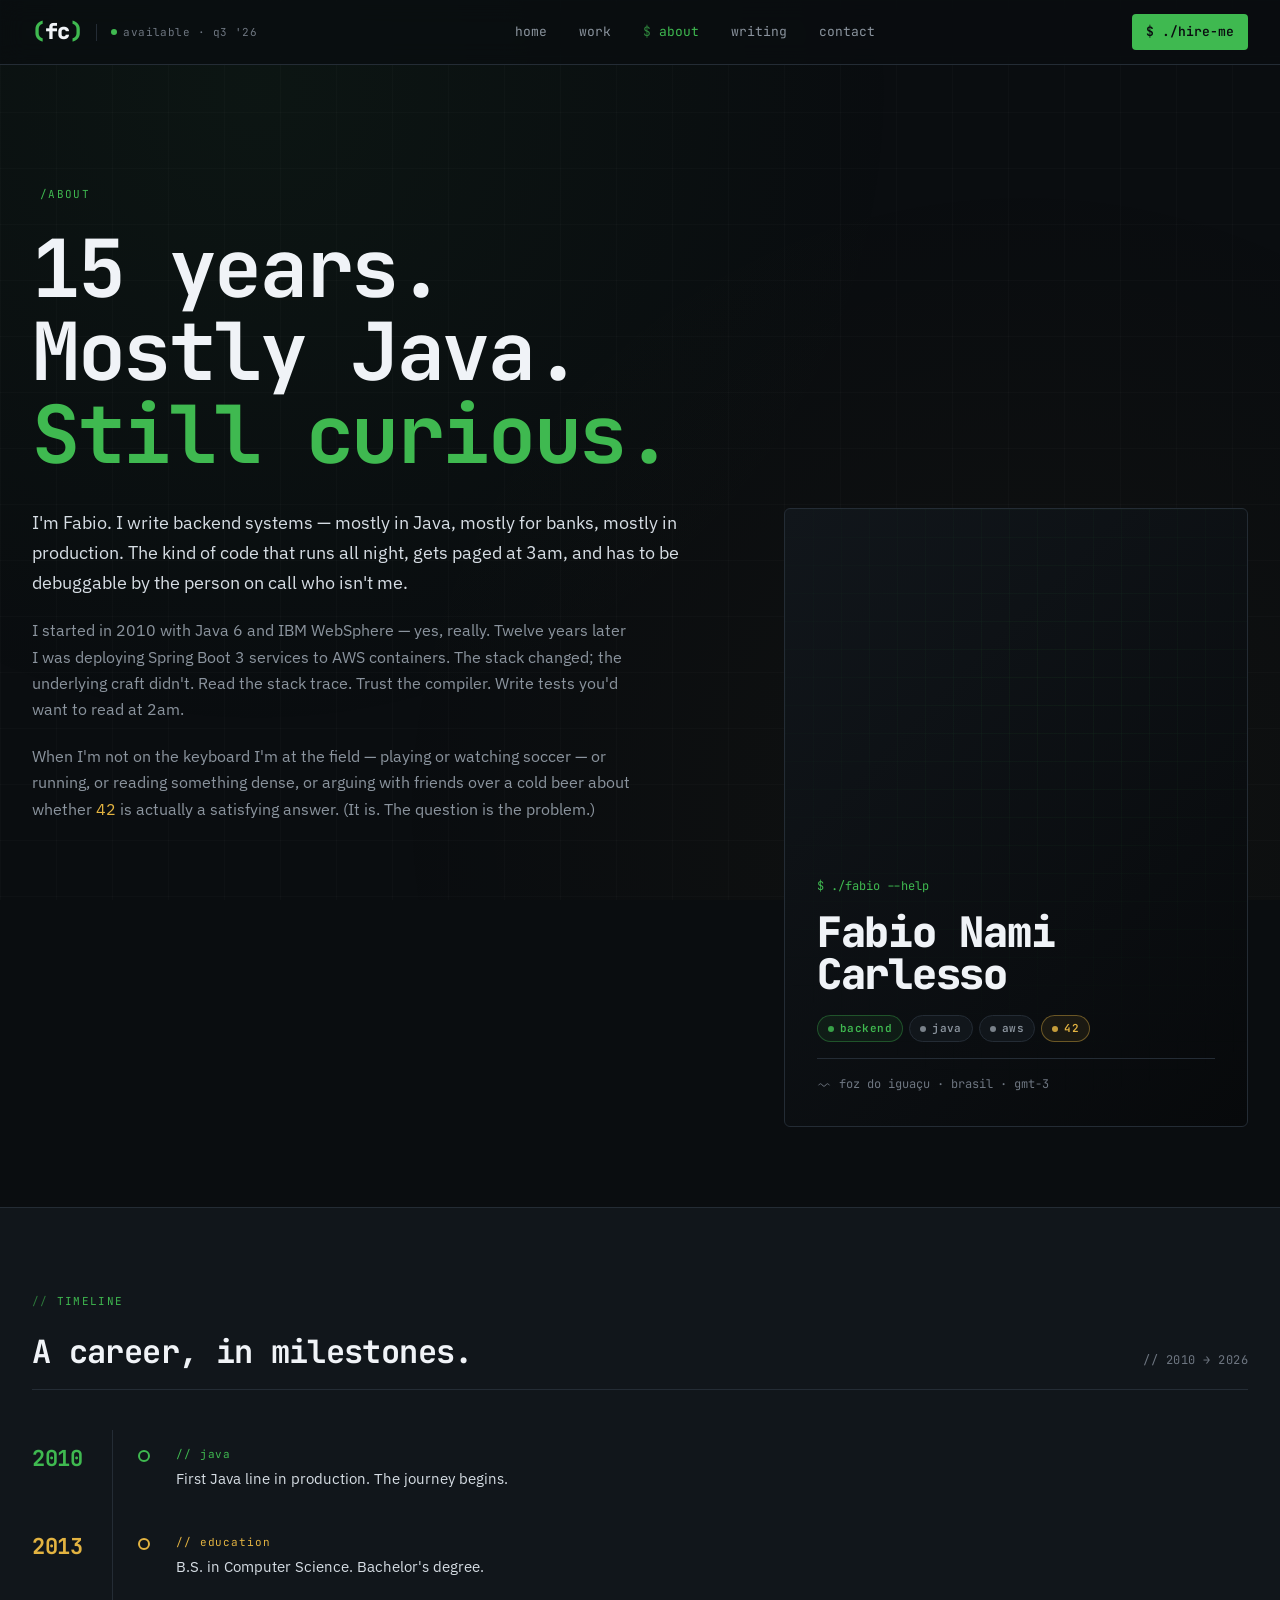
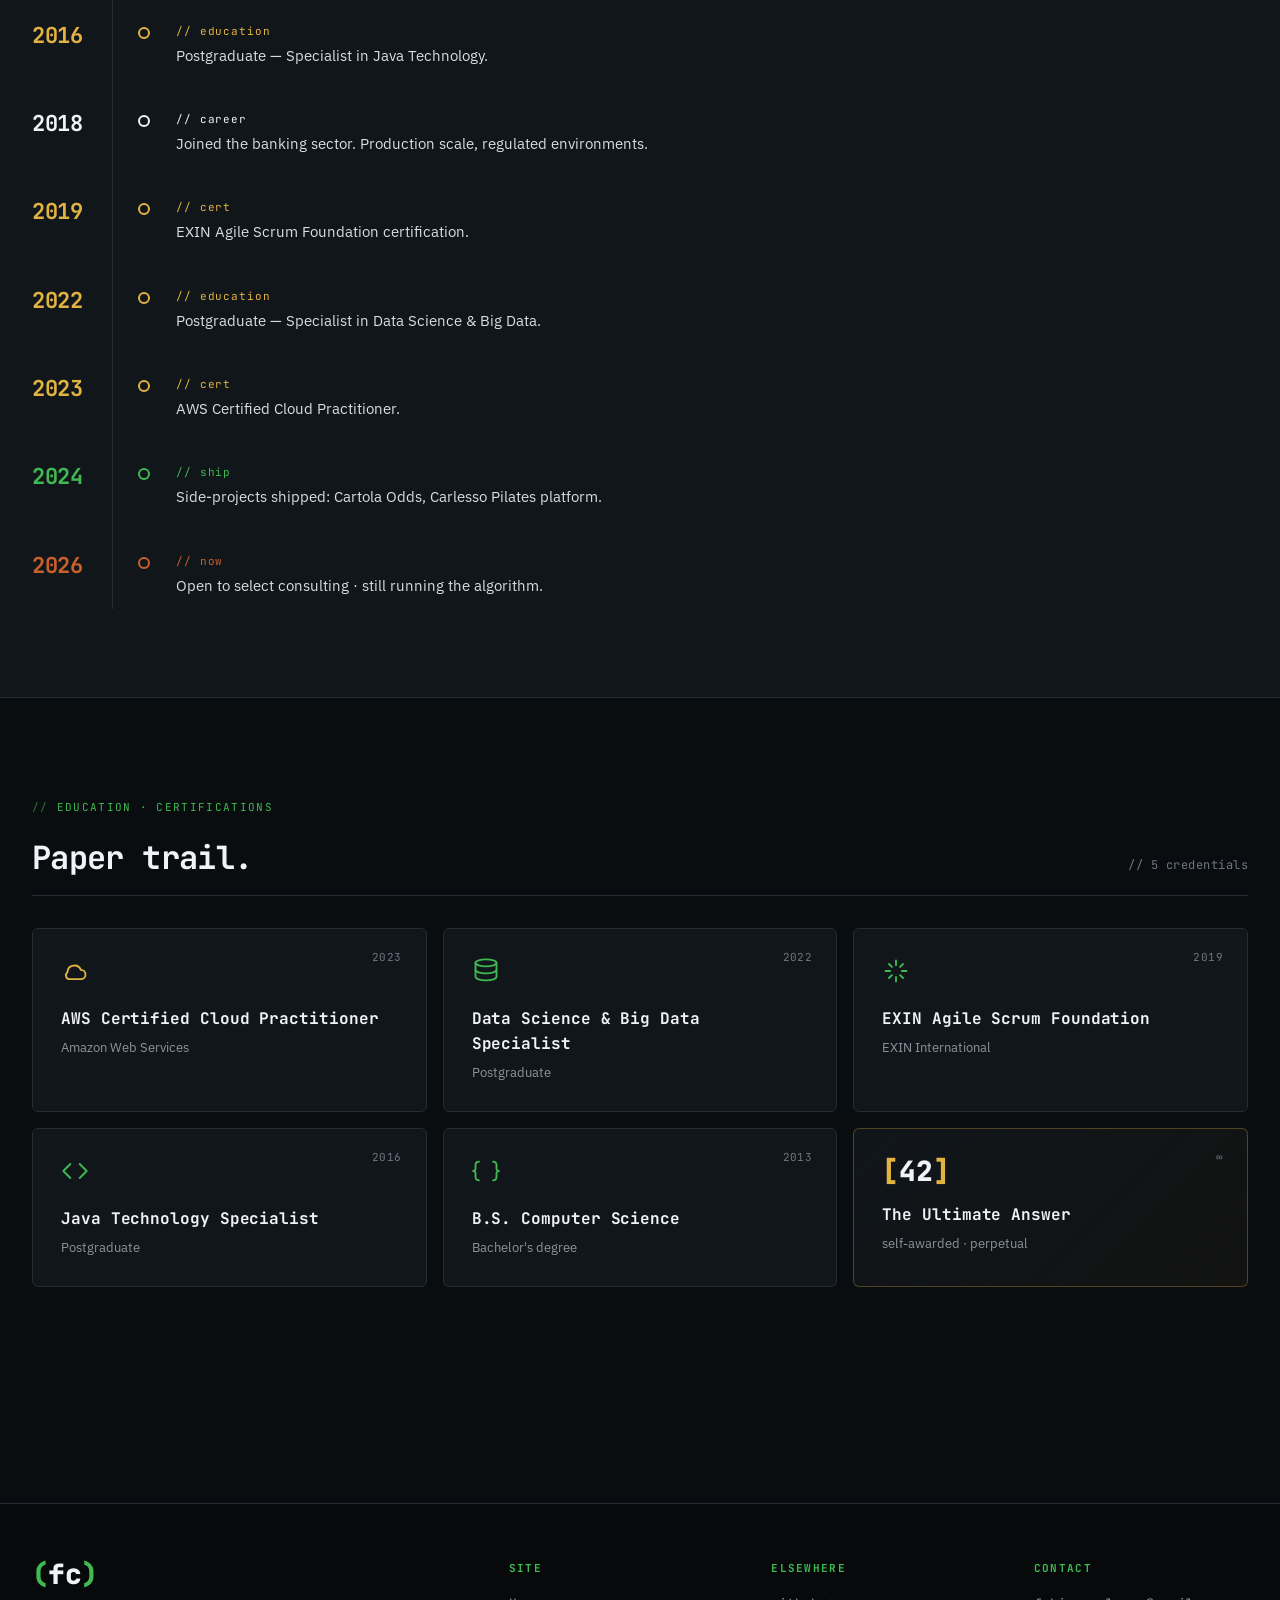
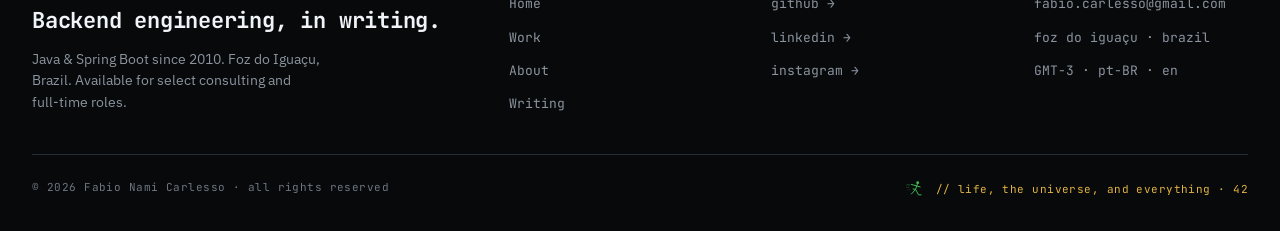
==== about.html @ 159b060c "feat: about page + timeline Adds about.html: long-form bio with portrait card, a color-coded career " ====
<!DOCTYPE html>
<html lang="en">
<head>
    <meta charset="UTF-8">
    <meta name="viewport" content="width=device-width, initial-scale=1.0">
    <title>About · Fabio Carlesso</title>
    <meta name="description" content="15 years. Mostly Java. Still curious. The story, timeline and credentials of backend engineer Fabio Carlesso.">
    <meta name="author" content="Fabio Carlesso">
    <meta name="theme-color" content="#0A0D10">

    <meta property="og:title" content="About · Fabio Carlesso">
    <meta property="og:description" content="15 years. Mostly Java. Still curious. The story, timeline and credentials.">
    <meta property="og:image" content="https://fabiocarlesso.com/assets/og-image.png">
    <meta property="og:url" content="https://fabiocarlesso.com/about.html">
    <meta property="og:type" content="website">
    <meta name="twitter:card" content="summary_large_image">

    <link rel="icon" type="image/svg+xml" href="assets/favicon.svg">
    <link rel="icon" type="image/x-icon" href="assets/favicon.ico">
    <link rel="apple-touch-icon" sizes="180x180" href="assets/apple-touch-icon.png">

    <link rel="preconnect" href="https://fonts.googleapis.com">
    <link rel="preconnect" href="https://fonts.gstatic.com" crossorigin>
    <link href="https://fonts.googleapis.com/css2?family=IBM+Plex+Sans:wght@300;400;500;600;700&family=IBM+Plex+Serif:ital,wght@0,400;1,400&family=JetBrains+Mono:wght@400;500;600;700;800&display=swap" rel="stylesheet">

    <link rel="stylesheet" href="css/tokens.css">
    <link rel="stylesheet" href="css/style.css">
    <script src="js/site.js" defer></script>
</head>
<body>
    <div class="site">
        <header class="topbar">
            <div class="topbar-inner">
                <a class="topbar-brand" href="index.html" aria-label="fc() — Fabio Carlesso, home">
                    <span class="logo-fc"><span class="paren">(</span>fc<span class="paren">)</span></span>
                    <span class="topbar-status"><span class="pulse"></span>available · q3 '26</span>
                </a>
                <button class="nav-toggle" aria-expanded="false" aria-controls="primary-nav">menu</button>
                <nav class="topbar-nav" id="primary-nav" aria-label="Primary">
                    <a href="index.html">home</a>
                    <a href="work.html">work</a>
                    <a class="active" href="about.html">about</a>
                    <a href="writing.html">writing</a>
                    <a href="contact.html">contact</a>
                </nav>
                <a class="topbar-cta" href="contact.html">$ ./hire-me</a>
            </div>
        </header>

        <main class="page">
            <!-- HERO -->
            <section style="padding:32px 0 80px">
                <div class="container">
                    <div class="kicker kicker--bare">/about</div>
                    <h1 class="h-display" style="font-size:80px;margin-bottom:32px">15 years.<br>Mostly Java.<br><span class="green">Still curious.</span></h1>
                    <div class="about-2col">
                        <div>
                            <p class="lede">I'm Fabio. I write backend systems — mostly in Java, mostly for banks, mostly in production. The kind of code that runs all night, gets paged at 3am, and has to be debuggable by the person on call who isn't me.</p>
                            <p>I started in 2010 with Java 6 and IBM WebSphere — yes, really. Twelve years later I was deploying Spring Boot 3 services to AWS containers. The stack changed; the underlying craft didn't. Read the stack trace. Trust the compiler. Write tests you'd want to read at 2am.</p>
                            <p>When I'm not on the keyboard I'm at the field — playing or watching soccer — or running, or reading something dense, or arguing with friends over a cold beer about whether <span class="amber">42</span> is actually a satisfying answer. (It is. The question is the problem.)</p>
                        </div>
                        <div class="about-portrait">
                            <div class="portrait-grid"></div>
                            <div class="portrait-content">
                                <div class="portrait-mono">$ ./fabio --help</div>
                                <h3 class="portrait-name">Fabio Nami<br>Carlesso</h3>
                                <div class="portrait-tags">
                                    <span class="bd bd-active">backend</span>
                                    <span class="bd bd-neutral">java</span>
                                    <span class="bd bd-neutral">aws</span>
                                    <span class="bd bd-warn">42</span>
                                </div>
                                <div class="portrait-loc">
                                    <svg viewBox="0 0 24 24" fill="none" stroke="var(--fc-text-low)" stroke-width="1.6" stroke-linecap="round" stroke-linejoin="round" width="14" height="14"><path d="M3 12c2-3 4-3 6 0s4 3 6 0 4-3 6 0"/></svg>
                                    <span>foz do iguaçu · brasil · gmt-3</span>
                                </div>
                            </div>
                        </div>
                    </div>
                </div>
            </section>

            <!-- TIMELINE -->
            <section class="timeline-section">
                <div class="container">
                    <div class="kicker">timeline</div>
                    <div class="section-head"><h2>A career, in milestones.</h2><span class="sub">// 2010 → 2026</span></div>
                    <div class="tl">
                        <div class="tl-line"></div>
                        <div class="tl-row"><div class="tl-year tag-java">2010</div><div class="tl-dot tag-java"></div><div class="tl-content"><span class="tl-tag tag-java">// java</span><p>First Java line in production. The journey begins.</p></div></div>
                        <div class="tl-row"><div class="tl-year tag-education">2013</div><div class="tl-dot tag-education"></div><div class="tl-content"><span class="tl-tag tag-education">// education</span><p>B.S. in Computer Science. Bachelor's degree.</p></div></div>
                        <div class="tl-row"><div class="tl-year tag-education">2016</div><div class="tl-dot tag-education"></div><div class="tl-content"><span class="tl-tag tag-education">// education</span><p>Postgraduate — Specialist in Java Technology.</p></div></div>
                        <div class="tl-row"><div class="tl-year tag-career">2018</div><div class="tl-dot tag-career"></div><div class="tl-content"><span class="tl-tag tag-career">// career</span><p>Joined the banking sector. Production scale, regulated environments.</p></div></div>
                        <div class="tl-row"><div class="tl-year tag-cert">2019</div><div class="tl-dot tag-cert"></div><div class="tl-content"><span class="tl-tag tag-cert">// cert</span><p>EXIN Agile Scrum Foundation certification.</p></div></div>
                        <div class="tl-row"><div class="tl-year tag-education">2022</div><div class="tl-dot tag-education"></div><div class="tl-content"><span class="tl-tag tag-education">// education</span><p>Postgraduate — Specialist in Data Science &amp; Big Data.</p></div></div>
                        <div class="tl-row"><div class="tl-year tag-cert">2023</div><div class="tl-dot tag-cert"></div><div class="tl-content"><span class="tl-tag tag-cert">// cert</span><p>AWS Certified Cloud Practitioner.</p></div></div>
                        <div class="tl-row"><div class="tl-year tag-ship">2024</div><div class="tl-dot tag-ship"></div><div class="tl-content"><span class="tl-tag tag-ship">// ship</span><p>Side-projects shipped: Cartola Odds, Carlesso Pilates platform.</p></div></div>
                        <div class="tl-row"><div class="tl-year tag-now">2026</div><div class="tl-dot tag-now"></div><div class="tl-content"><span class="tl-tag tag-now">// now</span><p>Open to select consulting · still running the algorithm.</p></div></div>
                    </div>
                </div>
            </section>

            <!-- CERTS GRID -->
            <section class="section-pad">
                <div class="container">
                    <div class="kicker">education · certifications</div>
                    <div class="section-head"><h2>Paper trail.</h2><span class="sub">// 5 credentials</span></div>
                    <div class="certs">
                        <div class="cert">
                            <div class="cert-year">2023</div>
                            <svg viewBox="0 0 24 24" fill="none" stroke="var(--fc-amber)" stroke-width="1.6" stroke-linecap="round" stroke-linejoin="round" width="28" height="28"><path d="M17 19a4 4 0 0 0 0-8 6 6 0 0 0-11.5 2A3.5 3.5 0 0 0 6.5 19z"/></svg>
                            <h4>AWS Certified Cloud Practitioner</h4><p>Amazon Web Services</p>
                        </div>
                        <div class="cert">
                            <div class="cert-year">2022</div>
                            <svg viewBox="0 0 24 24" fill="none" stroke="var(--fc-green)" stroke-width="1.6" stroke-linecap="round" stroke-linejoin="round" width="28" height="28"><ellipse cx="12" cy="5" rx="9" ry="3"/><path d="M3 5v6c0 1.7 4 3 9 3s9-1.3 9-3V5"/><path d="M3 11v6c0 1.7 4 3 9 3s9-1.3 9-3v-6"/></svg>
                            <h4>Data Science &amp; Big Data Specialist</h4><p>Postgraduate</p>
                        </div>
                        <div class="cert">
                            <div class="cert-year">2019</div>
                            <svg viewBox="0 0 24 24" fill="none" stroke="var(--fc-green)" stroke-width="1.6" stroke-linecap="round" stroke-linejoin="round" width="28" height="28"><path d="M12 3v4M12 17v4M3 12h4M17 12h4M6 6l2.5 2.5M15.5 15.5L18 18M6 18l2.5-2.5M15.5 8.5L18 6"/></svg>
                            <h4>EXIN Agile Scrum Foundation</h4><p>EXIN International</p>
                        </div>
                        <div class="cert">
                            <div class="cert-year">2016</div>
                            <svg viewBox="0 0 24 24" fill="none" stroke="var(--fc-green)" stroke-width="1.6" stroke-linecap="round" stroke-linejoin="round" width="28" height="28"><polyline points="8 6 2 12 8 18"/><polyline points="16 6 22 12 16 18"/></svg>
                            <h4>Java Technology Specialist</h4><p>Postgraduate</p>
                        </div>
                        <div class="cert">
                            <div class="cert-year">2013</div>
                            <svg viewBox="0 0 24 24" fill="none" stroke="var(--fc-green)" stroke-width="1.6" stroke-linecap="round" stroke-linejoin="round" width="28" height="28"><path d="M6 4c-2 0-3 1-3 3v3c0 1-1 2-2 2 1 0 2 1 2 2v3c0 2 1 3 3 3"/><path d="M18 4c2 0 3 1 3 3v3c0 1 1 2 2 2-1 0-2 1-2 2v3c0 2-1 3-3 3"/></svg>
                            <h4>B.S. Computer Science</h4><p>Bachelor's degree</p>
                        </div>
                        <div class="cert cert--easter">
                            <div class="cert-year">∞</div>
                            <span class="mono" style="font-weight:800;font-size:28px;line-height:1;display:inline-block"><span class="amber">[</span><span style="color:var(--fc-text-hi)">42</span><span class="amber">]</span></span>
                            <h4>The Ultimate Answer</h4><p>self-awarded · perpetual</p>
                        </div>
                    </div>
                </div>
            </section>
        </main>

        <footer class="footer">
            <div class="footer-inner">
                <div class="footer-grid">
                    <div class="footer-brand">
                        <span class="logo-fc"><span class="paren">(</span>fc<span class="paren">)</span></span>
                        <h3>Backend engineering, in writing.</h3>
                        <p>Java &amp; Spring Boot since 2010. Foz do Iguaçu, Brazil. Available for select consulting and full-time roles.</p>
                    </div>
                    <div class="footer-col"><h4>Site</h4><ul><li><a href="index.html">Home</a></li><li><a href="work.html">Work</a></li><li><a href="about.html">About</a></li><li><a href="writing.html">Writing</a></li></ul></div>
                    <div class="footer-col"><h4>Elsewhere</h4><ul><li><a href="https://github.com/FabioCarlesso" target="_blank" rel="noreferrer">github →</a></li><li><a href="https://www.linkedin.com/in/fabio-carlesso/" target="_blank" rel="noreferrer">linkedin →</a></li><li><a href="https://www.instagram.com/fabio.carlesso/" target="_blank" rel="noreferrer">instagram →</a></li></ul></div>
                    <div class="footer-col"><h4>Contact</h4><ul><li><a href="mailto:fabio.carlesso@gmail.com">fabio.carlesso@gmail.com</a></li><li><a>foz do iguaçu · brazil</a></li><li><a>GMT-3 · pt-BR · en</a></li></ul></div>
                </div>
                <div class="footer-bottom">
                    <div>© 2026 Fabio Nami Carlesso · all rights reserved</div>
                    <div class="easter">
                        <svg viewBox="0 0 48 48" width="20" height="20" aria-hidden="true"><circle cx="28" cy="9" r="3.5" fill="var(--fc-green)"/><path d="M27 13 L23 25 L17 24" stroke="var(--fc-green)" stroke-width="2.4" fill="none" stroke-linecap="round"/><path d="M23 16 L34 19" stroke="var(--fc-green)" stroke-width="2.4" fill="none" stroke-linecap="round"/><path d="M23 16 L13 13" stroke="var(--fc-green)" stroke-width="2.4" fill="none" stroke-linecap="round"/><path d="M23 25 L30 38 L36 38" stroke="var(--fc-green)" stroke-width="2.4" fill="none" stroke-linecap="round"/><path d="M23 25 L13 36" stroke="var(--fc-green)" stroke-width="2.4" fill="none" stroke-linecap="round"/><line x1="2" y1="14" x2="9" y2="14" stroke="var(--fc-green)" stroke-width="1.6" stroke-linecap="round" opacity="0.6"/><line x1="0" y1="20" x2="8" y2="20" stroke="var(--fc-green)" stroke-width="1.6" stroke-linecap="round" opacity="0.4"/><line x1="3" y1="26" x2="9" y2="26" stroke="var(--fc-green)" stroke-width="1.6" stroke-linecap="round" opacity="0.25"/></svg>
                        <span>// life, the universe, and everything · 42</span>
                    </div>
                </div>
            </div>
        </footer>
    </div>
</body>
</html>
---- css/tokens.css ----
/* ============================================================
   FABIO CARLESSO — DESIGN TOKENS v1.0
   Dark-first sistema técnico com personalidade
   ============================================================ */

:root {
  /* —— Core palette ——————————————————————————————— */
  --fc-ink:        #0a0d10;   /* obsidian — backgrounds primários */
  --fc-ink-2:      #11161b;   /* surface elevation 1 */
  --fc-ink-3:      #1a2128;   /* surface elevation 2 */
  --fc-ink-4:      #242c35;   /* borders / dividers em dark */

  --fc-paper:      #f5f1ea;   /* off-white quente — light surfaces */
  --fc-paper-2:    #ebe6dc;   /* paper elevation */
  --fc-paper-3:    #ddd5c6;   /* borders em light */

  --fc-bone:       #fafaf7;   /* near-white para máximo contraste */

  /* —— Accents ——————————————————————————————————— */
  --fc-green:      #3fb950;   /* terminal green — accent primário */
  --fc-green-soft: #2ea043;
  --fc-green-glow: rgba(63, 185, 80, 0.18);

  --fc-amber:      #e3b341;   /* 42 / easter eggs / highlights */
  --fc-amber-soft: #d29922;

  --fc-rust:       #c8602a;   /* secundário quente raro */
  --fc-rust-soft:  #a04d20;

  /* —— Text ————————————————————————————————————— */
  --fc-text-hi:    #f0f3f7;
  --fc-text:       #d6dde4;
  --fc-text-mid:   #8b949e;
  --fc-text-low:   #6e7681;
  --fc-text-faint: #484f58;

  /* Light context */
  --fc-text-ink-hi:  #0a0d10;
  --fc-text-ink:     #2a3038;
  --fc-text-ink-mid: #5a6470;
  --fc-text-ink-low: #8a929c;

  /* —— Type ————————————————————————————————————— */
  --fc-font-display: "JetBrains Mono", ui-monospace, monospace;
  --fc-font-mono:    "JetBrains Mono", ui-monospace, monospace;
  --fc-font-body:    "IBM Plex Sans", system-ui, sans-serif;
  --fc-font-serif:   "IBM Plex Serif", Georgia, serif;

  /* —— Scale ————————————————————————————————————— */
  --fc-size-xs:   12px;
  --fc-size-sm:   13px;
  --fc-size-base: 15px;
  --fc-size-md:   17px;
  --fc-size-lg:   20px;
  --fc-size-xl:   28px;
  --fc-size-2xl:  40px;
  --fc-size-3xl:  60px;
  --fc-size-4xl:  92px;
  --fc-size-5xl:  140px;

  /* —— Spacing ————————————————————————————————— */
  --fc-s-1: 4px;
  --fc-s-2: 8px;
  --fc-s-3: 12px;
  --fc-s-4: 16px;
  --fc-s-5: 24px;
  --fc-s-6: 32px;
  --fc-s-7: 48px;
  --fc-s-8: 64px;
  --fc-s-9: 96px;
  --fc-s-10: 128px;

  /* —— Radii ————————————————————————————————————— */
  --fc-r-0: 0;
  --fc-r-1: 2px;
  --fc-r-2: 4px;
  --fc-r-3: 6px;
  --fc-r-4: 8px;
  --fc-r-pill: 999px;

  /* —— Borders ————————————————————————————————— */
  --fc-border-dark:  1px solid var(--fc-ink-4);
  --fc-border-light: 1px solid var(--fc-paper-3);

  /* —— Grid ————————————————————————————————————— */
  --fc-container: 1280px;
  --fc-gutter: 32px;
}
---- css/style.css ----
/* ============================================================
   FABIO CARLESSO — (fc) design system · site styles
   Ported from handoff/design-references to static multi-page HTML.
   Tokens are the contract — every value below is var(--fc-*).
   ============================================================ */

/* —— Reset ————————————————————————————————————————— */
* { box-sizing: border-box; margin: 0; padding: 0; }

html, body {
  background: var(--fc-ink);
  color: var(--fc-text);
  font-family: var(--fc-font-body);
  font-size: var(--fc-size-base);
  line-height: 1.55;
  -webkit-font-smoothing: antialiased;
  scroll-behavior: smooth;
}

::selection { background: var(--fc-green); color: var(--fc-ink); }

a { color: inherit; text-decoration: none; cursor: pointer; }

img { max-width: 100%; display: block; }

button { font-family: inherit; }

:focus-visible {
  outline: 2px solid var(--fc-green);
  outline-offset: 2px;
  border-radius: var(--fc-r-1);
}

/* —— Background — subtle grid + glow ——————————————— */
body::before {
  content: "";
  position: fixed;
  inset: 0;
  background-image:
    linear-gradient(rgba(255, 255, 255, 0.018) 1px, transparent 1px),
    linear-gradient(90deg, rgba(255, 255, 255, 0.018) 1px, transparent 1px);
  background-size: 56px 56px;
  pointer-events: none;
  z-index: 0;
}
body::after {
  content: "";
  position: fixed;
  inset: 0;
  background:
    radial-gradient(circle at 20% 10%, rgba(63, 185, 80, 0.05), transparent 50%),
    radial-gradient(circle at 80% 90%, rgba(227, 179, 65, 0.03), transparent 50%);
  pointer-events: none;
  z-index: 0;
}

/* —— Layout shell —————————————————————————————————— */
.site {
  position: relative;
  z-index: 1;
  min-height: 100vh;
  display: flex;
  flex-direction: column;
}

.container {
  max-width: var(--fc-container);
  margin: 0 auto;
  padding: 0 var(--fc-gutter);
  width: 100%;
}
.container--tight { max-width: 980px; }

.page {
  animation: fadeUp 0.4s ease-out;
  padding: 80px 0 120px;
}
@keyframes fadeUp {
  from { opacity: 0; transform: translateY(12px); }
  to   { opacity: 1; transform: translateY(0); }
}

/* —— Brand mark: (fc) ——————————————————————————————— */
.logo-fc {
  font-family: var(--fc-font-mono);
  font-weight: 800;
  letter-spacing: -0.02em;
  color: var(--fc-text-hi);
  line-height: 1;
  white-space: nowrap;
}
.logo-fc .paren { color: var(--fc-green); }

/* —— Generic utilities ————————————————————————————— */
.mono  { font-family: var(--fc-font-mono); }
.green { color: var(--fc-green); }
.amber { color: var(--fc-amber); }
.muted { color: var(--fc-text-mid); }
.faint { color: var(--fc-text-low); }
.row { display: flex; align-items: center; gap: 12px; }
.col { display: flex; flex-direction: column; }
.visually-hidden {
  position: absolute; width: 1px; height: 1px;
  padding: 0; margin: -1px; overflow: hidden;
  clip: rect(0, 0, 0, 0); white-space: nowrap; border: 0;
}

/* —— Common section bits ——————————————————————————— */
.kicker {
  display: inline-flex;
  align-items: center;
  gap: 8px;
  font-family: var(--fc-font-mono);
  font-size: 11px;
  letter-spacing: 0.12em;
  text-transform: uppercase;
  color: var(--fc-green);
  margin-bottom: 24px;
}
.kicker::before { content: "//"; opacity: 0.6; }
.kicker--bare::before { content: ""; }

.section-head {
  display: flex;
  justify-content: space-between;
  align-items: flex-end;
  margin-bottom: 32px;
  padding-bottom: 20px;
  border-bottom: 1px solid var(--fc-ink-4);
  gap: 24px;
}
.section-head h2 {
  font-family: var(--fc-font-mono);
  font-size: 32px;
  font-weight: 700;
  color: var(--fc-text-hi);
  letter-spacing: -0.02em;
  line-height: 1.1;
}
.section-head .sub {
  font-family: var(--fc-font-mono);
  font-size: 12px;
  color: var(--fc-text-low);
  letter-spacing: 0.04em;
}

.h-display {
  font-family: var(--fc-font-mono);
  font-weight: 700;
  letter-spacing: -0.03em;
  line-height: 1.04;
  color: var(--fc-text-hi);
}

/* ============================================================
   TOP BAR
   ============================================================ */
.topbar {
  position: sticky;
  top: 0;
  z-index: 50;
  backdrop-filter: blur(12px);
  -webkit-backdrop-filter: blur(12px);
  background: rgba(10, 13, 16, 0.78);
  border-bottom: 1px solid var(--fc-ink-4);
}
.topbar-inner {
  max-width: var(--fc-container);
  margin: 0 auto;
  padding: 14px var(--fc-gutter);
  display: flex;
  align-items: center;
  justify-content: space-between;
  gap: 32px;
}
.topbar-brand {
  display: flex;
  align-items: center;
  gap: 14px;
}
.topbar-brand .logo-fc { font-size: 22px; }
.topbar-status {
  font-family: var(--fc-font-mono);
  font-size: 11px;
  color: var(--fc-text-low);
  letter-spacing: 0.04em;
  padding-left: 14px;
  border-left: 1px solid var(--fc-ink-4);
  display: flex;
  align-items: center;
  gap: 6px;
}
.pulse {
  width: 6px; height: 6px;
  border-radius: var(--fc-r-pill);
  background: var(--fc-green);
  box-shadow: 0 0 0 0 rgba(63, 185, 80, 0.6);
  animation: pulse 2.2s ease-out infinite;
}
@keyframes pulse {
  0%   { box-shadow: 0 0 0 0 rgba(63, 185, 80, 0.6); }
  60%  { box-shadow: 0 0 0 10px rgba(63, 185, 80, 0); }
  100% { box-shadow: 0 0 0 0 rgba(63, 185, 80, 0); }
}
.topbar-nav { display: flex; gap: 4px; align-items: center; }
.topbar-nav a {
  font-family: var(--fc-font-mono);
  font-size: 13px;
  color: var(--fc-text-mid);
  padding: 8px 14px;
  border-radius: var(--fc-r-2);
  transition: all 0.15s ease;
}
.topbar-nav a:hover { color: var(--fc-text-hi); background: var(--fc-ink-3); }
.topbar-nav a.active { color: var(--fc-green); }
.topbar-nav a.active::before { content: "$ "; opacity: 0.7; }
.topbar-cta {
  font-family: var(--fc-font-mono);
  font-size: 13px;
  font-weight: 600;
  color: var(--fc-ink);
  background: var(--fc-green);
  padding: 8px 14px;
  border-radius: var(--fc-r-2);
  cursor: pointer;
  transition: background 0.15s ease;
  border: none;
}
.topbar-cta:hover { background: var(--fc-green-soft); }
.nav-toggle { display: none; }

/* ============================================================
   FOOTER
   ============================================================ */
.footer {
  margin-top: auto;
  border-top: 1px solid var(--fc-ink-4);
  background: #07090b;
}
.footer-inner {
  max-width: var(--fc-container);
  margin: 0 auto;
  padding: 56px var(--fc-gutter) 32px;
}
.footer-grid {
  display: grid;
  grid-template-columns: 2fr 1fr 1fr 1fr;
  gap: 48px;
  padding-bottom: 40px;
  border-bottom: 1px solid var(--fc-ink-4);
}
.footer-brand .logo-fc { font-size: 28px; }
.footer-brand h3 {
  font-family: var(--fc-font-mono);
  font-size: 22px;
  font-weight: 700;
  color: var(--fc-text-hi);
  margin: 14px 0 10px;
  letter-spacing: -0.01em;
}
.footer-brand p { font-size: 14px; color: var(--fc-text-mid); max-width: 36ch; }
.footer-col h4 {
  font-family: var(--fc-font-mono);
  font-size: 11px;
  letter-spacing: 0.12em;
  text-transform: uppercase;
  color: var(--fc-green);
  margin-bottom: 14px;
}
.footer-col ul { list-style: none; display: flex; flex-direction: column; gap: 10px; }
.footer-col li a {
  font-family: var(--fc-font-mono);
  font-size: 13px;
  color: var(--fc-text-mid);
  transition: color 0.15s ease;
}
.footer-col li a:hover { color: var(--fc-green); }
.footer-bottom {
  padding-top: 24px;
  display: flex;
  justify-content: space-between;
  gap: 16px;
  flex-wrap: wrap;
  font-family: var(--fc-font-mono);
  font-size: 11px;
  color: var(--fc-text-low);
  letter-spacing: 0.04em;
}
.footer-bottom .easter { display: flex; align-items: center; gap: 10px; }
.footer-bottom .easter span { color: var(--fc-amber); }

/* ============================================================
   BUTTONS
   ============================================================ */
.btn {
  display: inline-flex;
  align-items: center;
  gap: 8px;
  font-family: var(--fc-font-body);
  font-weight: 600;
  font-size: 14px;
  line-height: 1;
  padding: 12px 18px;
  border-radius: var(--fc-r-2);
  border: 1px solid transparent;
  cursor: pointer;
  transition: all 0.15s ease;
  letter-spacing: -0.005em;
}
.btn svg { width: 1em; height: 1em; }
.btn-mono { font-family: var(--fc-font-mono); font-weight: 600; letter-spacing: 0; }
.btn-sm { padding: 8px 12px; font-size: 13px; }
.btn-lg { padding: 16px 24px; font-size: 15px; }
.btn-primary { background: var(--fc-green); color: var(--fc-ink); border-color: var(--fc-green); }
.btn-primary:hover { background: var(--fc-green-soft); }
.btn-secondary { background: var(--fc-ink-3); color: var(--fc-text-hi); border-color: var(--fc-ink-4); }
.btn-secondary:hover { background: var(--fc-ink-4); }
.btn-ghost { background: transparent; color: var(--fc-text); border-color: var(--fc-ink-4); }
.btn-ghost:hover { color: var(--fc-green); border-color: var(--fc-green); }
.btn-terminal {
  background: var(--fc-ink);
  color: var(--fc-green);
  border-color: var(--fc-green);
  font-family: var(--fc-font-mono);
  font-weight: 600;
}
.btn-terminal::before { content: "> "; opacity: 0.7; }
.btn-terminal:hover { background: var(--fc-green-glow); }
.btn-danger { background: var(--fc-rust); color: var(--fc-bone); border-color: var(--fc-rust); }

/* ============================================================
   BADGES
   ============================================================ */
.bd {
  display: inline-flex;
  align-items: center;
  gap: 6px;
  padding: 4px 10px;
  border-radius: var(--fc-r-pill);
  font-family: var(--fc-font-mono);
  font-size: 11px;
  font-weight: 600;
  letter-spacing: 0.04em;
  border: 1px solid;
}
.bd::before {
  content: "";
  width: 6px; height: 6px; border-radius: var(--fc-r-pill);
  background: currentColor;
  opacity: 0.85;
}
.bd-neutral { color: var(--fc-text-mid); border-color: var(--fc-ink-4); background: var(--fc-ink-2); }
.bd-active  { color: var(--fc-green); border-color: rgba(63, 185, 80, 0.35); background: rgba(63, 185, 80, 0.08); }
.bd-warn    { color: var(--fc-amber); border-color: rgba(227, 179, 65, 0.4); background: rgba(227, 179, 65, 0.08); }
.bd-error   { color: var(--fc-rust); border-color: rgba(200, 96, 42, 0.4); background: rgba(200, 96, 42, 0.08); }

/* ============================================================
   STAT BLOCK
   ============================================================ */
.statb { padding: 24px 0; display: flex; flex-direction: column; gap: 4px; }
.statb-num {
  font-family: var(--fc-font-mono);
  font-weight: 800;
  font-size: 44px;
  letter-spacing: -0.04em;
  line-height: 1;
  color: var(--fc-text-hi);
}
.statb-num.amber { color: var(--fc-amber); }
.statb-lab {
  font-family: var(--fc-font-mono);
  font-size: 11px;
  color: var(--fc-text-low);
  letter-spacing: 0.08em;
  text-transform: uppercase;
}

/* ============================================================
   PROJECT CARD
   ============================================================ */
.proj {
  display: block;
  padding: 28px;
  background: var(--fc-ink-2);
  border: 1px solid var(--fc-ink-4);
  border-radius: var(--fc-r-3);
  transition: all 0.2s ease;
  position: relative;
  overflow: hidden;
}
.proj:hover { border-color: var(--fc-green); transform: translateY(-2px); }
.proj:hover .proj-arrow { transform: translate(4px, -4px); color: var(--fc-green); }
.proj-head { display: flex; justify-content: space-between; align-items: flex-start; margin-bottom: 18px; }
.proj-name {
  font-family: var(--fc-font-mono);
  font-size: 20px;
  font-weight: 700;
  color: var(--fc-text-hi);
  display: flex;
  align-items: center;
  gap: 10px;
}
.proj-name .glyph { font-size: 18px; }
.proj-arrow { color: var(--fc-text-low); transition: all 0.2s ease; display: inline-flex; }
.proj-desc {
  font-size: 14px;
  color: var(--fc-text-mid);
  line-height: 1.55;
  margin-bottom: 18px;
  min-height: 44px;
}
.proj-tags { display: flex; flex-wrap: wrap; gap: 6px; }
.proj-meta-row {
  display: flex;
  justify-content: space-between;
  margin-top: 18px;
  padding-top: 16px;
  border-top: 1px dashed var(--fc-ink-4);
  font-family: var(--fc-font-mono);
  font-size: 11px;
  color: var(--fc-text-low);
}
.proj-status.live    { color: var(--fc-green); }
.proj-status.study   { color: var(--fc-amber); }
.proj-status.archived { color: var(--fc-text-low); }

/* ============================================================
   TERMINAL CARD (home hero)
   ============================================================ */
.term-card {
  background: #07090b;
  border: 1px solid var(--fc-ink-4);
  border-radius: var(--fc-r-4);
  overflow: hidden;
  font-family: var(--fc-font-mono);
  box-shadow:
    0 30px 80px rgba(0, 0, 0, 0.5),
    0 0 0 1px rgba(63, 185, 80, 0.08) inset;
  min-height: 360px;
}
.term-card-bar {
  display: flex; align-items: center; gap: 6px;
  padding: 12px 16px;
  background: var(--fc-ink-2);
  border-bottom: 1px solid var(--fc-ink-4);
}
.dot { width: 11px; height: 11px; border-radius: var(--fc-r-pill); }
.dot-r { background: var(--fc-rust); }
.dot-y { background: var(--fc-amber); }
.dot-g { background: var(--fc-green); }
.term-title { margin-left: 14px; font-size: 11px; color: var(--fc-text-low); letter-spacing: 0.04em; }
.term-card-body {
  padding: 22px 24px;
  font-size: 14px;
  line-height: 1.85;
  color: var(--fc-text);
  min-height: 300px;
}
.term-line { display: flex; align-items: center; gap: 10px; }
.prompt { color: var(--fc-green); font-weight: 700; }
.cmd { color: var(--fc-text-hi); }
.term-out { padding-left: 22px; color: var(--fc-text-mid); }
.term-out.amber { color: var(--fc-amber); }
.cursor {
  display: inline-block;
  width: 8px; height: 16px;
  vertical-align: -2px;
  background: var(--fc-green);
  animation: blink 1.1s steps(1) infinite;
}
@keyframes blink { 0%, 50% { opacity: 1; } 50.01%, 100% { opacity: 0; } }

/* ============================================================
   TECH MARQUEE
   ============================================================ */
.marq {
  overflow: hidden;
  padding: 24px 0;
  border-top: 1px solid var(--fc-ink-4);
  border-bottom: 1px solid var(--fc-ink-4);
  background: #07090b;
  -webkit-mask-image: linear-gradient(90deg, transparent, black 8%, black 92%, transparent);
  mask-image: linear-gradient(90deg, transparent, black 8%, black 92%, transparent);
}
.marq-track {
  display: flex;
  gap: 56px;
  animation: marq 40s linear infinite;
  width: max-content;
}
.marq-item {
  font-family: var(--fc-font-mono);
  font-size: 22px;
  font-weight: 600;
  color: var(--fc-text-mid);
  letter-spacing: -0.01em;
  text-transform: lowercase;
  position: relative;
}
.marq-item::after { content: "·"; position: absolute; right: -32px; color: var(--fc-green); }
@keyframes marq { from { transform: translateX(0); } to { transform: translateX(-50%); } }
@media (prefers-reduced-motion: reduce) {
  .marq-track { animation: none; }
  .cursor { animation: none; }
  .pulse { animation: none; }
}

/* ============================================================
   HOME — hero / about preview / writing preview / CTA
   ============================================================ */
.hero { padding: 64px 0 80px; }
.hero-grid { display: grid; grid-template-columns: 1.15fr 1fr; gap: 64px; align-items: center; }
.hero-h1 {
  font-family: var(--fc-font-mono);
  font-weight: 700;
  font-size: clamp(48px, 6.5vw, 88px);
  line-height: 1;
  letter-spacing: -0.04em;
  color: var(--fc-text-hi);
  margin: 24px 0 28px;
}
.hero-lede {
  font-size: 17px;
  line-height: 1.55;
  color: var(--fc-text-mid);
  max-width: 52ch;
  margin-bottom: 36px;
}
.hero-cta { display: flex; gap: 12px; margin-bottom: 56px; flex-wrap: wrap; }
.hero-stats {
  display: grid;
  grid-template-columns: repeat(4, auto);
  gap: 48px;
  padding-top: 24px;
  border-top: 1px solid var(--fc-ink-4);
  max-width: 560px;
}

.proj-grid { display: grid; grid-template-columns: repeat(3, 1fr); gap: 20px; }

.about-preview {
  padding: 80px 0;
  background: var(--fc-ink-2);
  border-top: 1px solid var(--fc-ink-4);
  border-bottom: 1px solid var(--fc-ink-4);
}
.about-grid { display: grid; grid-template-columns: 1.1fr 1fr; gap: 48px; align-items: center; }
.about-grid .lede { font-size: 17px; color: var(--fc-text); line-height: 1.6; margin-bottom: 16px; max-width: 55ch; }
.about-grid .sub  { font-size: 15px; color: var(--fc-text-mid); line-height: 1.6; margin-bottom: 32px; max-width: 55ch; }
.about-card-stack { display: flex; flex-direction: column; gap: 12px; }
.ac { padding: 20px 24px; background: #07090b; border: 1px solid var(--fc-ink-4); border-radius: var(--fc-r-3); }
.ac-h { display: flex; align-items: center; gap: 8px; margin-bottom: 10px; font-size: 11px; letter-spacing: 0.08em; font-family: var(--fc-font-mono); }
.ac-body { font-family: var(--fc-font-mono); font-size: 13px; color: var(--fc-text); line-height: 1.65; }

.post-grid { display: grid; grid-template-columns: repeat(3, 1fr); gap: 20px; }
.post-card {
  display: block;
  padding: 28px;
  background: var(--fc-ink-2);
  border: 1px solid var(--fc-ink-4);
  border-radius: var(--fc-r-3);
  transition: all 0.2s ease;
}
.post-card:hover { border-color: var(--fc-green); transform: translateY(-2px); }
.post-meta { display: flex; gap: 8px; font-family: var(--fc-font-mono); font-size: 11px; color: var(--fc-text-low); margin-bottom: 16px; letter-spacing: 0.04em; }
.post-card h3 { font-family: var(--fc-font-mono); font-size: 22px; font-weight: 700; color: var(--fc-text-hi); margin-bottom: 8px; letter-spacing: -0.01em; line-height: 1.2; }
.post-card p { font-size: 14px; color: var(--fc-text-mid); line-height: 1.55; }
.post-foot { margin-top: 20px; padding-top: 16px; border-top: 1px dashed var(--fc-ink-4); font-family: var(--fc-font-mono); font-size: 12px; color: var(--fc-green); }

.cta-card {
  position: relative;
  padding: 64px;
  background: linear-gradient(135deg, var(--fc-ink-2), #07090b);
  border: 1px solid var(--fc-ink-4);
  border-radius: var(--fc-r-4);
  overflow: hidden;
}
.cta-grid-bg {
  position: absolute; inset: 0;
  background-image:
    linear-gradient(rgba(63, 185, 80, 0.06) 1px, transparent 1px),
    linear-gradient(90deg, rgba(63, 185, 80, 0.06) 1px, transparent 1px);
  background-size: 32px 32px;
  -webkit-mask-image: radial-gradient(circle at 80% 50%, black, transparent 70%);
  mask-image: radial-gradient(circle at 80% 50%, black, transparent 70%);
  pointer-events: none;
}
.cta-inner { position: relative; display: grid; grid-template-columns: 1.4fr 1fr; gap: 48px; align-items: center; }
.cta-inner .lede { font-size: 16px; color: var(--fc-text-mid); max-width: 50ch; margin-top: 16px; }
.cta-actions { display: flex; flex-direction: column; gap: 14px; align-items: flex-start; }
.cta-link { display: flex; align-items: center; gap: 10px; font-family: var(--fc-font-mono); font-size: 13px; color: var(--fc-text-mid); }
.cta-link:hover { color: var(--fc-green); }
.cta-link svg { width: 16px; height: 16px; }

.section-pad { padding: 96px 0; }
.section-pad--bordered { border-top: 1px solid var(--fc-ink-4); }

/* ============================================================
   WORK
   ============================================================ */
.work-bar {
  display: flex;
  justify-content: space-between;
  align-items: center;
  margin-bottom: 32px;
  padding-bottom: 16px;
  border-bottom: 1px solid var(--fc-ink-4);
  gap: 24px;
  flex-wrap: wrap;
}
.work-filters { display: flex; gap: 6px; flex-wrap: wrap; }
.filter {
  padding: 8px 14px;
  background: transparent;
  border: 1px solid var(--fc-ink-4);
  border-radius: var(--fc-r-2);
  font-family: var(--fc-font-mono);
  font-size: 12px;
  color: var(--fc-text-mid);
  cursor: pointer;
  transition: all 0.15s ease;
  display: inline-flex;
  align-items: center;
  gap: 8px;
}
.filter:hover { color: var(--fc-text-hi); border-color: var(--fc-ink-3); }
.filter.active { color: var(--fc-green); border-color: var(--fc-green); background: rgba(63, 185, 80, 0.06); }
.filter-count { font-size: 10px; padding: 1px 6px; background: var(--fc-ink-3); border-radius: var(--fc-r-pill); color: var(--fc-text-low); }
.filter.active .filter-count { background: rgba(63, 185, 80, 0.18); color: var(--fc-green); }
.work-link { font-family: var(--fc-font-mono); font-size: 12px; color: var(--fc-text-mid); display: inline-flex; align-items: center; gap: 8px; }
.work-link:hover { color: var(--fc-green); }
.work-grid { display: grid; grid-template-columns: repeat(3, 1fr); gap: 20px; }
.proj.is-hidden { display: none; }
.empty { padding: 64px; text-align: center; color: var(--fc-text-low); border: 1px dashed var(--fc-ink-4); border-radius: var(--fc-r-3); display: none; }
.empty.show { display: block; }

.case-study { padding: 64px 0; border-top: 1px solid var(--fc-ink-4); background: var(--fc-ink-2); }
.cs-grid { display: grid; grid-template-columns: 1fr 2fr; gap: 64px; align-items: start; }
.cs-stat-col { display: flex; flex-direction: column; gap: 20px; padding-right: 32px; border-right: 1px solid var(--fc-ink-4); }
.cs-stat { display: flex; flex-direction: column; gap: 4px; }
.cs-stat b { font-family: var(--fc-font-mono); font-weight: 800; font-size: 44px; color: var(--fc-green); letter-spacing: -0.04em; line-height: 1; }
.cs-stat span { font-family: var(--fc-font-mono); font-size: 11px; color: var(--fc-text-low); letter-spacing: 0.08em; text-transform: uppercase; }
.cs-body h3 { font-family: var(--fc-font-mono); font-size: 14px; font-weight: 700; color: var(--fc-green); margin-bottom: 8px; margin-top: 24px; letter-spacing: 0.04em; text-transform: uppercase; }
.cs-body h3:first-child { margin-top: 0; }
.cs-body p { font-size: 15px; color: var(--fc-text); line-height: 1.65; max-width: 60ch; }
.cs-actions { margin-top: 24px; display: flex; gap: 12px; flex-wrap: wrap; }

/* ============================================================
   ABOUT
   ============================================================ */
.about-2col { display: grid; grid-template-columns: 1.5fr 1fr; gap: 56px; align-items: start; }
.about-2col .lede { font-size: 18px; color: var(--fc-text); line-height: 1.65; margin-bottom: 20px; max-width: 60ch; }
.about-2col p + p { font-size: 16px; color: var(--fc-text-mid); line-height: 1.65; margin-bottom: 20px; max-width: 60ch; }
.about-portrait {
  aspect-ratio: 3 / 4;
  background: linear-gradient(135deg, var(--fc-ink-2), #07090b);
  border: 1px solid var(--fc-ink-4);
  border-radius: var(--fc-r-3);
  padding: 32px;
  position: relative;
  overflow: hidden;
  display: flex;
  flex-direction: column;
  justify-content: flex-end;
}
.portrait-grid {
  position: absolute; inset: 0;
  background-image:
    linear-gradient(rgba(63, 185, 80, 0.06) 1px, transparent 1px),
    linear-gradient(90deg, rgba(63, 185, 80, 0.06) 1px, transparent 1px);
  background-size: 28px 28px;
  -webkit-mask-image: radial-gradient(circle at 60% 30%, black, transparent 80%);
  mask-image: radial-gradient(circle at 60% 30%, black, transparent 80%);
}
.portrait-content { position: relative; z-index: 1; }
.portrait-mono { font-family: var(--fc-font-mono); font-size: 12px; color: var(--fc-green); margin-bottom: 16px; }
.portrait-name {
  font-family: var(--fc-font-mono);
  font-weight: 800;
  font-size: 42px;
  color: var(--fc-text-hi);
  letter-spacing: -0.03em;
  line-height: 1;
  margin-bottom: 20px;
}
.portrait-tags { display: flex; flex-wrap: wrap; gap: 6px; margin-bottom: 16px; }
.portrait-loc { display: flex; align-items: center; gap: 8px; font-family: var(--fc-font-mono); font-size: 12px; color: var(--fc-text-low); padding-top: 16px; border-top: 1px solid var(--fc-ink-4); }

.timeline-section { padding: 80px 0; background: var(--fc-ink-2); border-top: 1px solid var(--fc-ink-4); border-bottom: 1px solid var(--fc-ink-4); }
.tl { position: relative; }
.tl-line { position: absolute; left: 80px; top: 8px; bottom: 8px; width: 1px; background: var(--fc-ink-4); }
.tl-row { display: grid; grid-template-columns: 80px 24px 1fr; gap: 20px; padding: 20px 0; align-items: start; }
.tl-year { font-family: var(--fc-font-mono); font-size: 22px; font-weight: 700; letter-spacing: -0.02em; }
.tl-dot {
  width: 12px; height: 12px;
  border-radius: var(--fc-r-pill);
  background: var(--fc-ink-2);
  border: 2px solid;
  margin-top: 8px;
  margin-left: 6px;
  position: relative;
  z-index: 1;
}
.tl-content { padding-top: 4px; }
.tl-tag { font-family: var(--fc-font-mono); font-size: 11px; letter-spacing: 0.08em; margin-bottom: 4px; display: block; }
.tl-content p { font-size: 15px; color: var(--fc-text); line-height: 1.55; max-width: 60ch; }
/* timeline tag colors */
.tag-java, .tag-ship { color: var(--fc-green); }
.tag-education, .tag-cert { color: var(--fc-amber); }
.tag-career { color: var(--fc-text-hi); }
.tag-now { color: var(--fc-rust); }
.tl-dot.tag-java, .tl-dot.tag-ship { border-color: var(--fc-green); }
.tl-dot.tag-education, .tl-dot.tag-cert { border-color: var(--fc-amber); }
.tl-dot.tag-career { border-color: var(--fc-text-hi); }
.tl-dot.tag-now { border-color: var(--fc-rust); }

.certs { display: grid; grid-template-columns: repeat(3, 1fr); gap: 16px; }
.cert {
  position: relative;
  padding: 28px;
  background: var(--fc-ink-2);
  border: 1px solid var(--fc-ink-4);
  border-radius: var(--fc-r-3);
}
.cert--easter { border-color: rgba(227, 179, 65, 0.3); background: linear-gradient(135deg, var(--fc-ink-2), rgba(227, 179, 65, 0.04)); }
.cert-year { position: absolute; top: 20px; right: 24px; font-family: var(--fc-font-mono); font-size: 11px; color: var(--fc-text-low); letter-spacing: 0.04em; }
.cert h4 { font-family: var(--fc-font-mono); font-size: 16px; font-weight: 700; color: var(--fc-text-hi); margin: 16px 0 6px; letter-spacing: -0.005em; }
.cert p { font-size: 13px; color: var(--fc-text-mid); }

/* ============================================================
   WRITING
   ============================================================ */
.writing-list { display: flex; flex-direction: column; gap: 4px; margin-bottom: 80px; }
.writing-row {
  display: grid;
  grid-template-columns: 120px 1fr;
  gap: 32px;
  padding: 32px 0;
  border-top: 1px solid var(--fc-ink-4);
  transition: all 0.2s ease;
  align-items: start;
}
.writing-row:hover { background: var(--fc-ink-2); padding-left: 16px; padding-right: 16px; border-radius: var(--fc-r-3); }
.writing-row:hover h3 { color: var(--fc-green); }
.writing-row:last-child { border-bottom: 1px solid var(--fc-ink-4); }
.wr-date { font-family: var(--fc-font-mono); display: flex; flex-direction: column; gap: 4px; }
.wr-year { font-size: 11px; color: var(--fc-text-low); letter-spacing: 0.08em; text-transform: uppercase; }
.wr-day { font-size: 13px; color: var(--fc-text); }
.wr-meta { display: flex; gap: 8px; font-family: var(--fc-font-mono); font-size: 11px; color: var(--fc-text-low); margin-bottom: 12px; letter-spacing: 0.04em; }
.wr-meta span:first-child { color: var(--fc-green); }
.wr-body h3 {
  font-family: var(--fc-font-mono);
  font-size: 28px;
  font-weight: 700;
  color: var(--fc-text-hi);
  letter-spacing: -0.02em;
  margin-bottom: 10px;
  transition: color 0.15s ease;
}
.wr-body p { font-size: 15px; color: var(--fc-text-mid); line-height: 1.6; max-width: 65ch; }
.wr-foot { margin-top: 14px; font-family: var(--fc-font-mono); font-size: 12px; color: var(--fc-green); }

.sub-block {
  padding: 40px;
  background: var(--fc-ink-2);
  border: 1px solid var(--fc-ink-4);
  border-radius: var(--fc-r-3);
  display: grid;
  grid-template-columns: 1fr 1fr;
  gap: 32px;
  align-items: center;
}
.sub-block h3 { font-family: var(--fc-font-mono); font-size: 28px; color: var(--fc-text-hi); margin-bottom: 12px; letter-spacing: -0.02em; }
.sub-block p { font-size: 14px; color: var(--fc-text-mid); max-width: 44ch; }
.sub-form { display: flex; gap: 8px; }
.sub-form input {
  flex: 1;
  padding: 12px 14px;
  background: #07090b;
  border: 1px solid var(--fc-ink-4);
  border-radius: var(--fc-r-2);
  color: var(--fc-text-hi);
  font-family: var(--fc-font-mono);
  font-size: 13px;
  outline: none;
}
.sub-form input:focus { border-color: var(--fc-green); }

/* ============================================================
   CONTACT
   ============================================================ */
.contact-grid { display: grid; grid-template-columns: 1fr 1.1fr; gap: 56px; }
.contact-left .lede { font-size: 17px; color: var(--fc-text); margin-bottom: 32px; line-height: 1.6; max-width: 50ch; }
.methods { display: flex; flex-direction: column; gap: 8px; margin-bottom: 32px; }
.method {
  display: grid;
  grid-template-columns: 24px 1fr 16px;
  gap: 16px;
  padding: 16px 20px;
  background: var(--fc-ink-2);
  border: 1px solid var(--fc-ink-4);
  border-radius: var(--fc-r-3);
  align-items: center;
  transition: all 0.15s ease;
}
.method:hover { border-color: var(--fc-green); transform: translateX(4px); }
.method--info { cursor: default; }
.method--info:hover { transform: none; border-color: var(--fc-ink-4); }
.method-label { font-family: var(--fc-font-mono); font-size: 10px; color: var(--fc-text-low); letter-spacing: 0.12em; }
.method-value { font-family: var(--fc-font-mono); font-size: 14px; color: var(--fc-text-hi); margin-top: 2px; }
.method svg { width: 20px; height: 20px; }
.method .arrow { width: 16px; height: 16px; color: var(--fc-text-low); }

.response-box {
  padding: 20px 24px;
  background: rgba(63, 185, 80, 0.04);
  border: 1px solid rgba(63, 185, 80, 0.25);
  border-radius: var(--fc-r-3);
  display: flex;
  align-items: center;
  gap: 16px;
}
.response-pulse { width: 12px; }
.response-pulse span {
  display: inline-block;
  width: 10px; height: 10px;
  border-radius: var(--fc-r-pill);
  background: var(--fc-green);
  animation: pulse 2.2s ease-out infinite;
}
.response-box .big { font-family: var(--fc-font-mono); font-size: 20px; color: var(--fc-text-hi); margin-top: 4px; }

.contact-right {
  background: #07090b;
  border: 1px solid var(--fc-ink-4);
  border-radius: var(--fc-r-3);
  overflow: hidden;
  font-family: var(--fc-font-mono);
}
.form-bar {
  display: flex; align-items: center; gap: 6px;
  padding: 12px 16px;
  background: var(--fc-ink-2);
  border-bottom: 1px solid var(--fc-ink-4);
}
.form-title { margin-left: 14px; font-size: 11px; color: var(--fc-text-low); letter-spacing: 0.04em; }
.form-body { padding: 32px; }
.form-group { margin-bottom: 18px; display: flex; flex-direction: column; gap: 6px; }
.form-group label { font-family: var(--fc-font-mono); font-size: 12px; color: var(--fc-green); }
.req { color: var(--fc-rust); }
.form-group input, .form-group textarea {
  padding: 10px 14px;
  background: var(--fc-ink-2);
  border: 1px solid var(--fc-ink-4);
  border-radius: var(--fc-r-2);
  color: var(--fc-text-hi);
  font-family: var(--fc-font-mono);
  font-size: 14px;
  outline: none;
  resize: vertical;
}
.form-group input:focus, .form-group textarea:focus { border-color: var(--fc-green); }
.form-foot { display: flex; align-items: center; justify-content: space-between; gap: 16px; margin-top: 24px; padding-top: 20px; border-top: 1px dashed var(--fc-ink-4); flex-wrap: wrap; }

.form-success { text-align: center; padding: 48px 24px; }
.form-success[hidden] { display: none; }
.success-glyph {
  width: 80px; height: 80px;
  margin: 0 auto 24px;
  border-radius: var(--fc-r-pill);
  background: rgba(63, 185, 80, 0.1);
  border: 2px solid var(--fc-green);
  display: flex;
  align-items: center;
  justify-content: center;
}
.form-success h3 { font-family: var(--fc-font-mono); font-size: 28px; color: var(--fc-text-hi); margin-bottom: 12px; letter-spacing: -0.02em; }
.form-success p { color: var(--fc-text-mid); max-width: 42ch; margin: 0 auto; line-height: 1.6; }
.form-success .exit { font-family: var(--fc-font-mono); font-size: 13px; color: var(--fc-text-low); margin-top: 24px; }
.form-success .exit .amber { color: var(--fc-amber); }

/* ============================================================
   RESPONSIVE
   ============================================================ */
@media (max-width: 1024px) {
  .hero-grid { grid-template-columns: 1fr; gap: 48px; }
  .cta-inner { grid-template-columns: 1fr; gap: 32px; }
  .about-grid, .about-2col, .contact-grid { grid-template-columns: 1fr; gap: 40px; }
  .cs-grid { grid-template-columns: 1fr; gap: 32px; }
  .cs-stat-col { flex-direction: row; flex-wrap: wrap; gap: 32px; padding-right: 0; border-right: none; padding-bottom: 24px; border-bottom: 1px solid var(--fc-ink-4); }
  .footer-grid { grid-template-columns: 1fr 1fr; gap: 32px; }
  .proj-grid, .post-grid, .work-grid, .certs { grid-template-columns: repeat(2, 1fr); }
}

@media (max-width: 720px) {
  .topbar-status { display: none; }
  .nav-toggle {
    display: inline-flex;
    background: transparent;
    border: 1px solid var(--fc-ink-4);
    border-radius: var(--fc-r-2);
    color: var(--fc-text-hi);
    font-family: var(--fc-font-mono);
    font-size: 13px;
    padding: 8px 12px;
    cursor: pointer;
  }
  .topbar-nav {
    display: none;
    position: absolute;
    top: 100%;
    left: 0;
    right: 0;
    flex-direction: column;
    align-items: stretch;
    gap: 0;
    background: rgba(10, 13, 16, 0.97);
    backdrop-filter: blur(12px);
    -webkit-backdrop-filter: blur(12px);
    border-bottom: 1px solid var(--fc-ink-4);
    padding: 8px var(--fc-gutter) 16px;
  }
  .topbar-nav.open { display: flex; }
  .topbar-nav a { padding: 12px 8px; }
  .topbar-cta { display: none; }
  .hero-stats { grid-template-columns: repeat(2, 1fr); gap: 24px; }
  .proj-grid, .post-grid, .work-grid, .certs, .footer-grid, .sub-block { grid-template-columns: 1fr; }
  .page { padding: 48px 0 80px; }
  .cta-card { padding: 40px 24px; }
  .tl-line { left: 64px; }
  .tl-row { grid-template-columns: 64px 16px 1fr; gap: 12px; }
  .tl-year { font-size: 18px; }
  .writing-row { grid-template-columns: 1fr; gap: 12px; }
  .form-body, .cta-card { padding: 24px; }
}
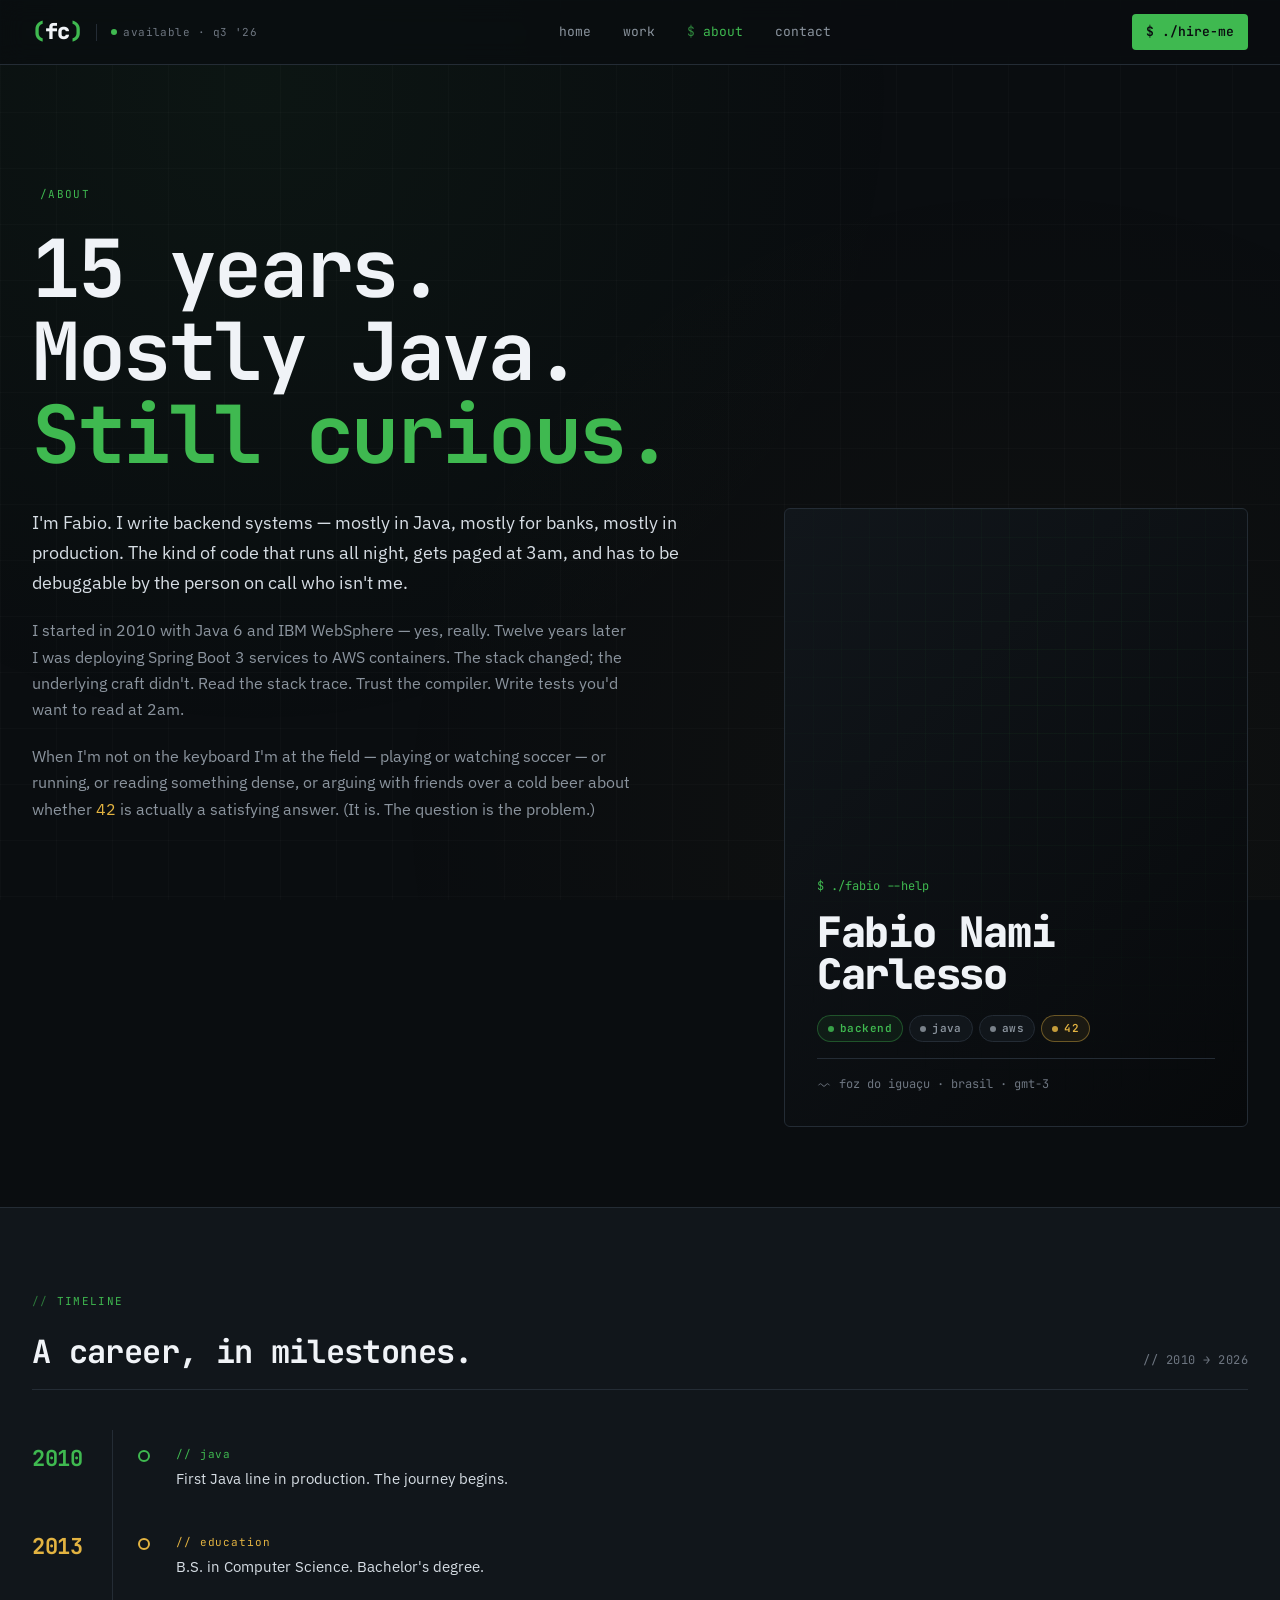
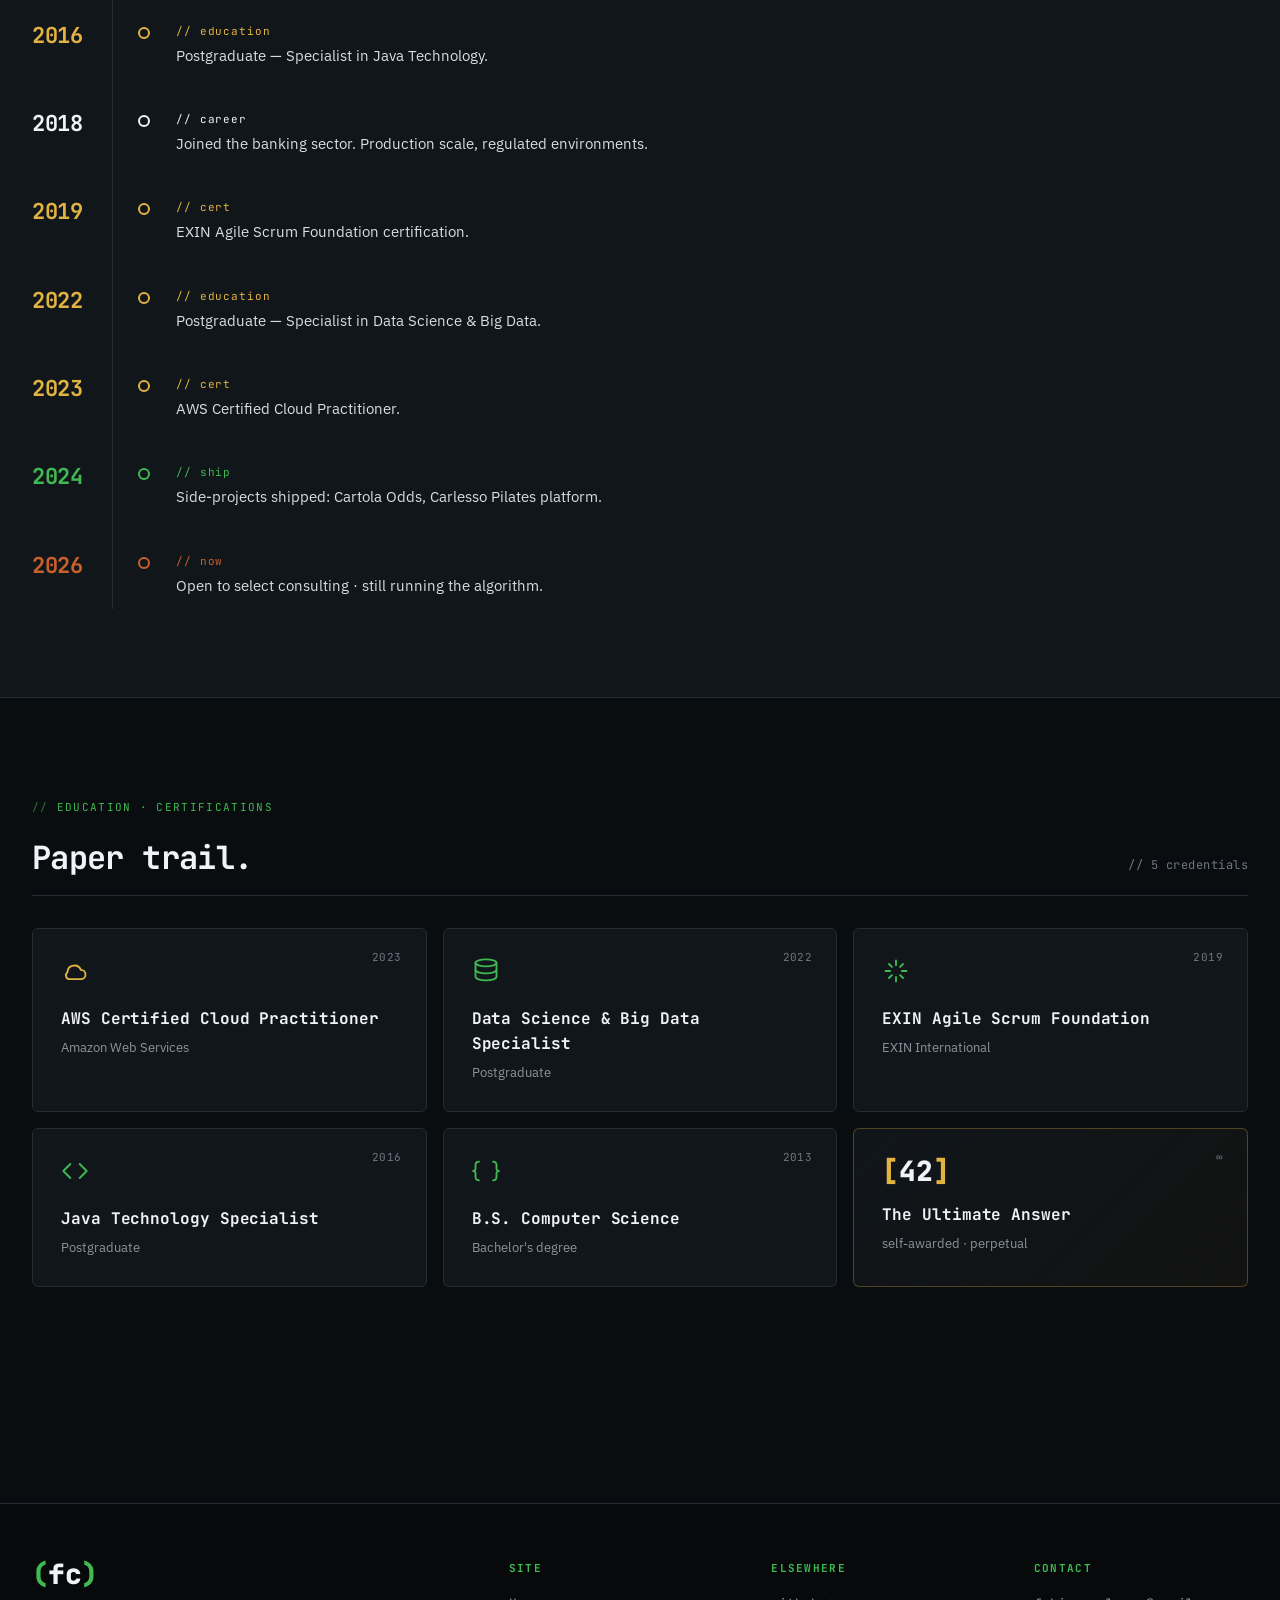
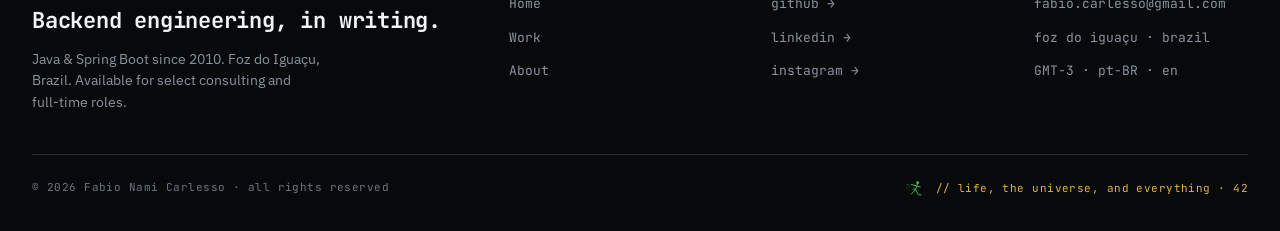
==== commit 55e89644: "chore: hide writing section until first post There are no real posts yet, so the writing area is put" ====
--- a/about.html
+++ b/about.html
@@ -40,7 +40,7 @@
                     <a href="index.html">home</a>
                     <a href="work.html">work</a>
                     <a class="active" href="about.html">about</a>
-                    <a href="writing.html">writing</a>
+                    <!-- writing: hidden until first post — <a href="writing.html">writing</a> -->
                     <a href="contact.html">contact</a>
                 </nav>
                 <a class="topbar-cta" href="contact.html">$ ./hire-me</a>
@@ -149,7 +149,7 @@
                         <h3>Backend engineering, in writing.</h3>
                         <p>Java &amp; Spring Boot since 2010. Foz do Iguaçu, Brazil. Available for select consulting and full-time roles.</p>
                     </div>
-                    <div class="footer-col"><h4>Site</h4><ul><li><a href="index.html">Home</a></li><li><a href="work.html">Work</a></li><li><a href="about.html">About</a></li><li><a href="writing.html">Writing</a></li></ul></div>
+                    <div class="footer-col"><h4>Site</h4><ul><li><a href="index.html">Home</a></li><li><a href="work.html">Work</a></li><li><a href="about.html">About</a></li><!-- writing: hidden until first post — <li><a href="writing.html">Writing</a></li> --></ul></div>
                     <div class="footer-col"><h4>Elsewhere</h4><ul><li><a href="https://github.com/FabioCarlesso" target="_blank" rel="noreferrer">github →</a></li><li><a href="https://www.linkedin.com/in/fabio-carlesso/" target="_blank" rel="noreferrer">linkedin →</a></li><li><a href="https://www.instagram.com/fabio.carlesso/" target="_blank" rel="noreferrer">instagram →</a></li></ul></div>
                     <div class="footer-col"><h4>Contact</h4><ul><li><a href="mailto:fabio.carlesso@gmail.com">fabio.carlesso@gmail.com</a></li><li><a>foz do iguaçu · brazil</a></li><li><a>GMT-3 · pt-BR · en</a></li></ul></div>
                 </div>
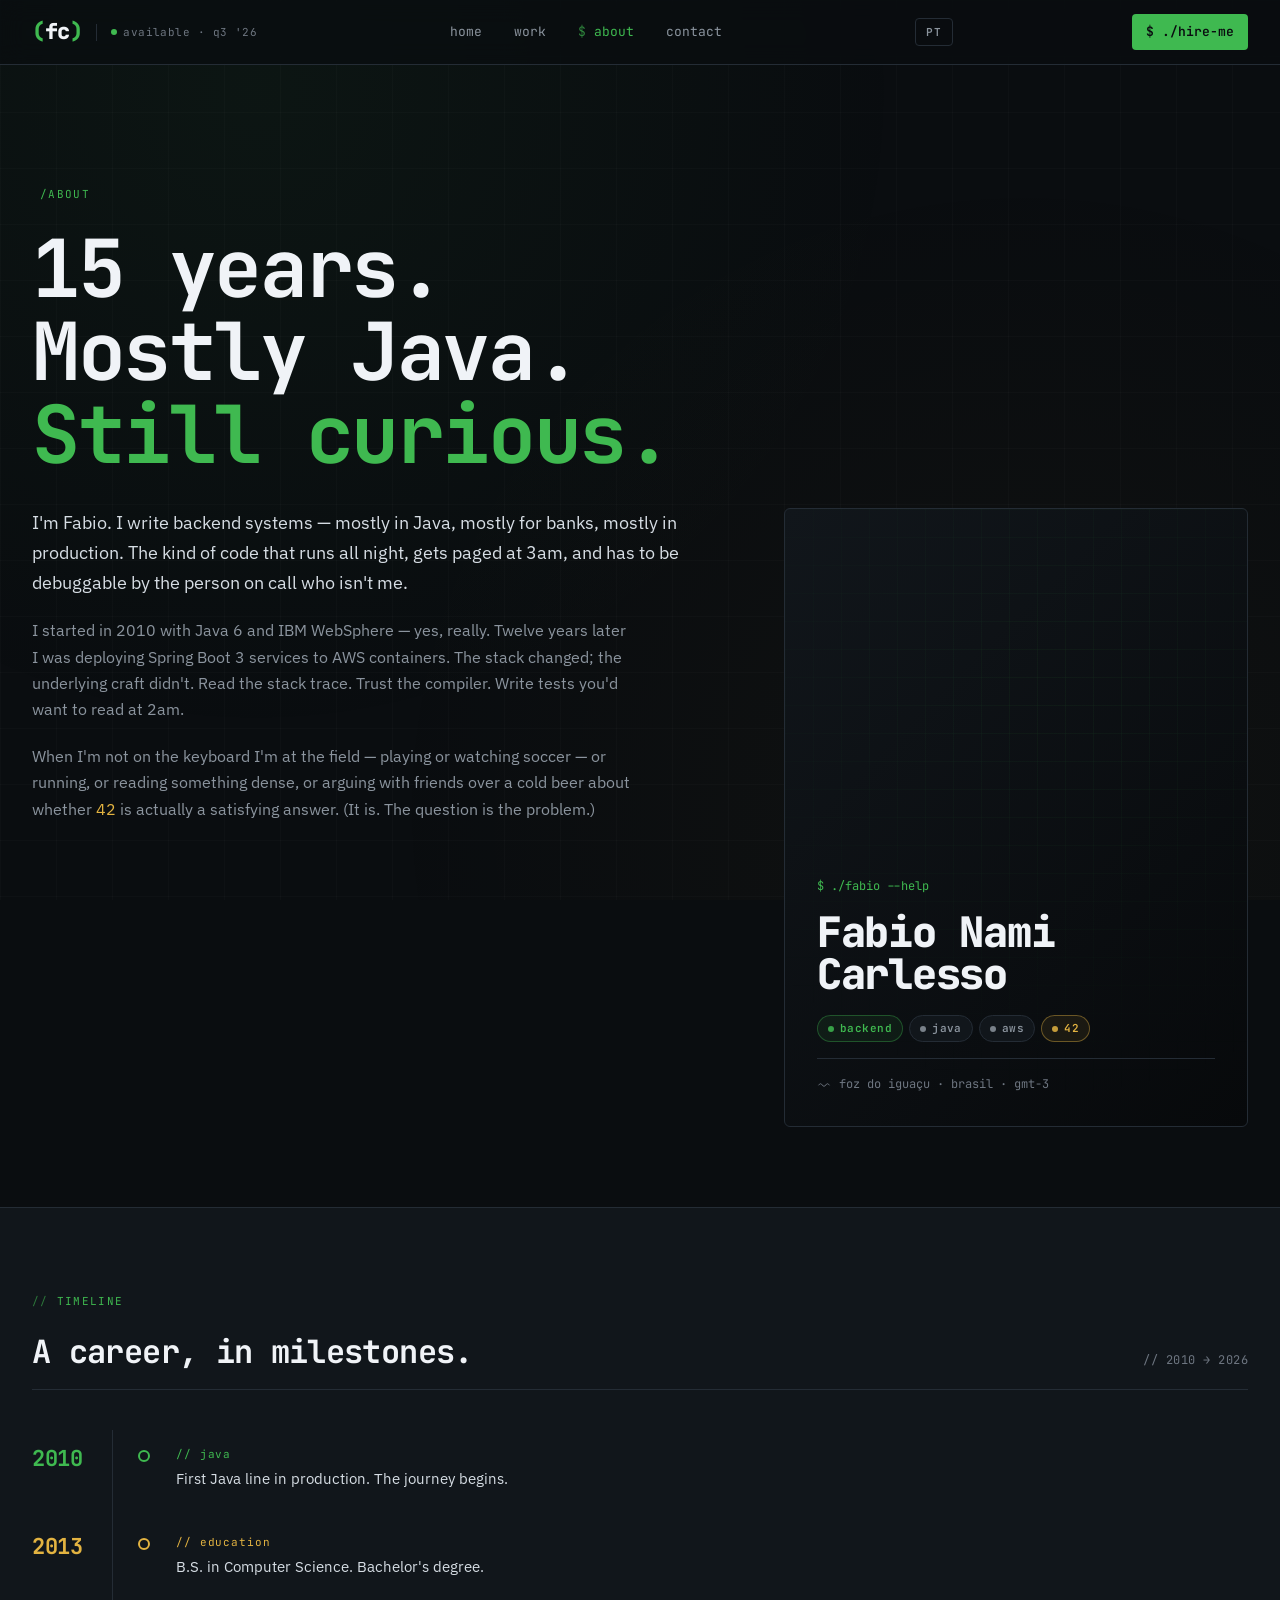
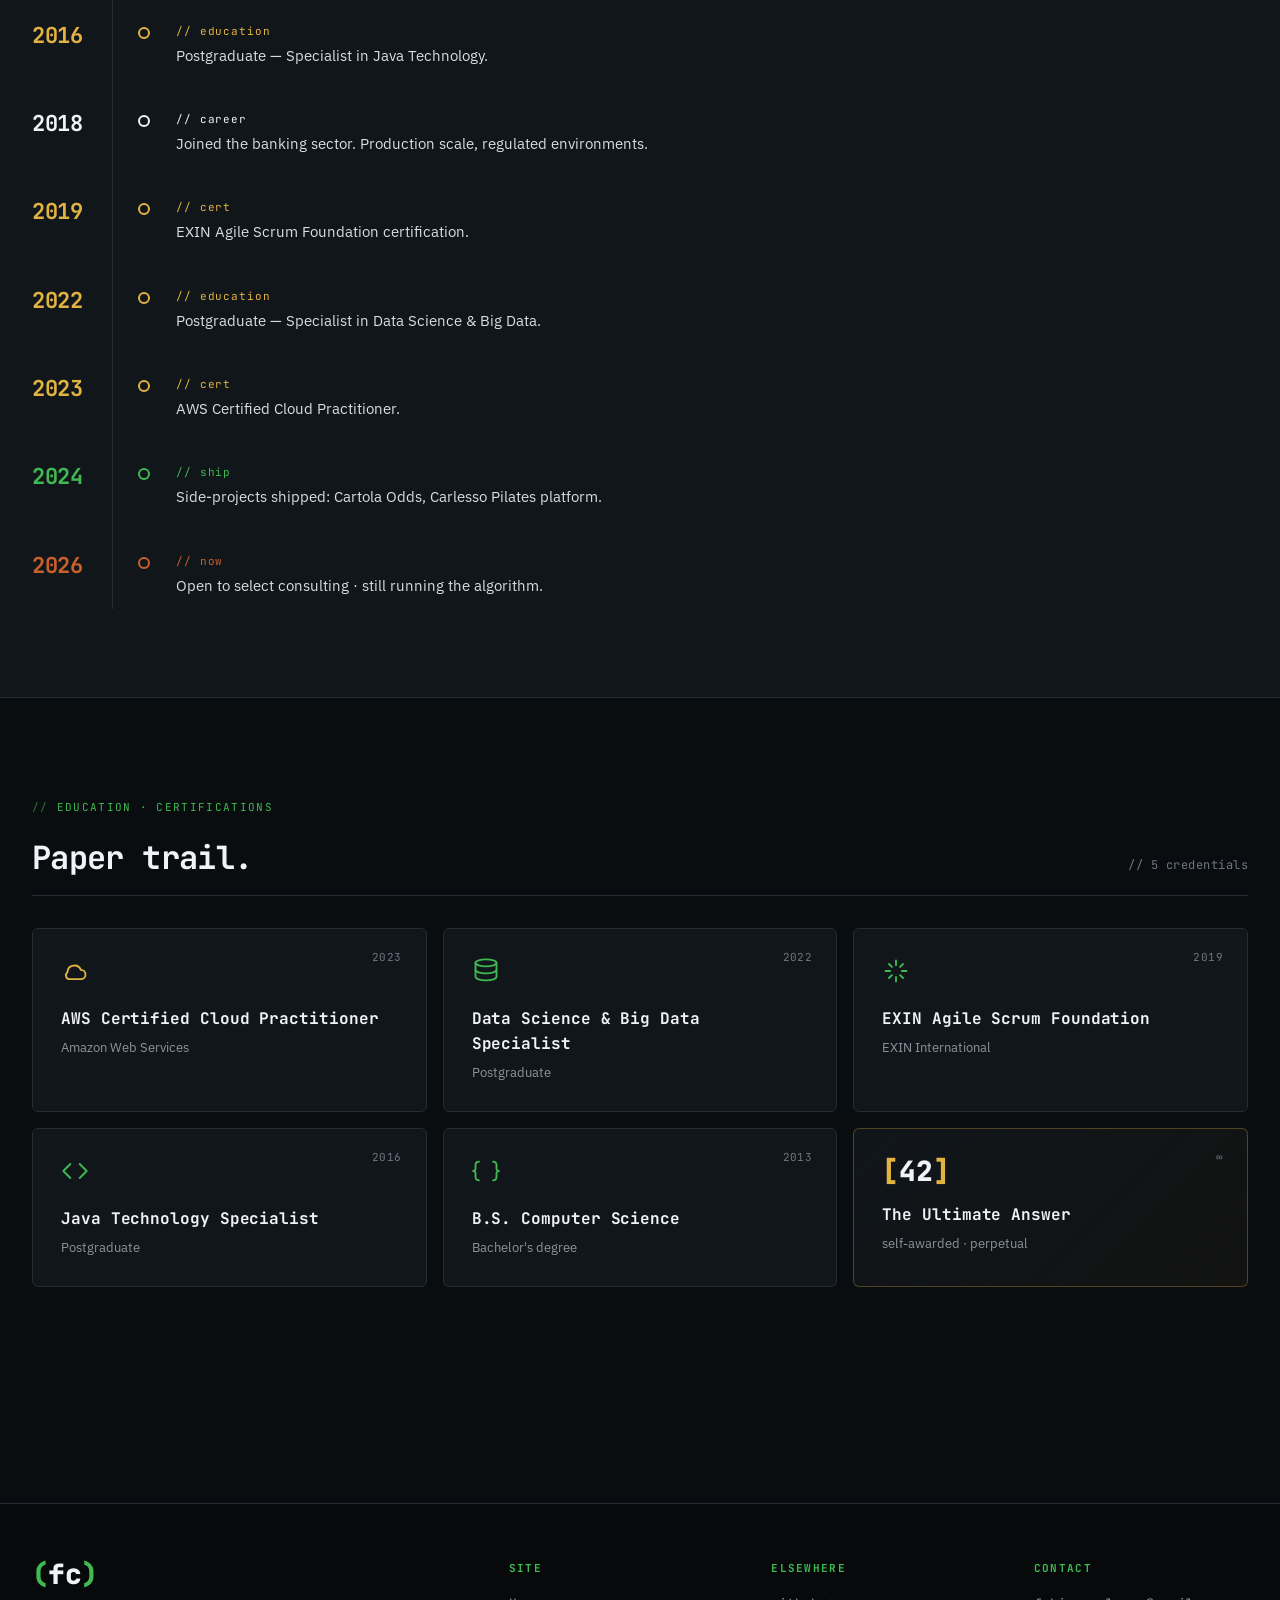
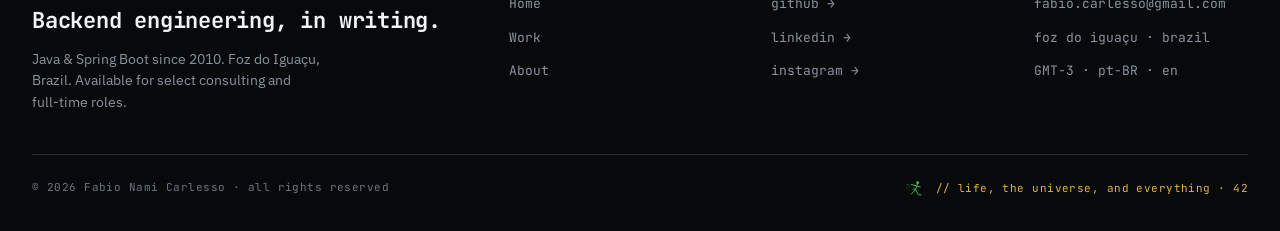
==== commit 84242313: "feat: add PT/EN language toggle with full site translation Implements bilingual support (English def" ====
--- a/about.html
+++ b/about.html
@@ -33,16 +33,17 @@
             <div class="topbar-inner">
                 <a class="topbar-brand" href="index.html" aria-label="fc() — Fabio Carlesso, home">
                     <span class="logo-fc"><span class="paren">(</span>fc<span class="paren">)</span></span>
-                    <span class="topbar-status"><span class="pulse"></span>available · q3 '26</span>
+                    <span class="topbar-status"><span class="pulse"></span><span data-i18n="topbar.status">available · q3 '26</span></span>
                 </a>
                 <button class="nav-toggle" aria-expanded="false" aria-controls="primary-nav">menu</button>
                 <nav class="topbar-nav" id="primary-nav" aria-label="Primary">
-                    <a href="index.html">home</a>
-                    <a href="work.html">work</a>
-                    <a class="active" href="about.html">about</a>
+                    <a href="index.html" data-i18n="nav.home">home</a>
+                    <a href="work.html" data-i18n="nav.work">work</a>
+                    <a class="active" href="about.html" data-i18n="nav.about">about</a>
                     <!-- writing: hidden until first post — <a href="writing.html">writing</a> -->
-                    <a href="contact.html">contact</a>
+                    <a href="contact.html" data-i18n="nav.contact">contact</a>
                 </nav>
+                <button class="lang-toggle" id="lang-toggle" aria-label="Toggle language">PT</button>
                 <a class="topbar-cta" href="contact.html">$ ./hire-me</a>
             </div>
         </header>
@@ -52,12 +53,12 @@
             <section style="padding:32px 0 80px">
                 <div class="container">
                     <div class="kicker kicker--bare">/about</div>
-                    <h1 class="h-display" style="font-size:80px;margin-bottom:32px">15 years.<br>Mostly Java.<br><span class="green">Still curious.</span></h1>
+                    <h1 class="h-display" style="font-size:80px;margin-bottom:32px" data-i18n="about.h1">15 years.<br>Mostly Java.<br><span class="green">Still curious.</span></h1>
                     <div class="about-2col">
                         <div>
-                            <p class="lede">I'm Fabio. I write backend systems — mostly in Java, mostly for banks, mostly in production. The kind of code that runs all night, gets paged at 3am, and has to be debuggable by the person on call who isn't me.</p>
-                            <p>I started in 2010 with Java 6 and IBM WebSphere — yes, really. Twelve years later I was deploying Spring Boot 3 services to AWS containers. The stack changed; the underlying craft didn't. Read the stack trace. Trust the compiler. Write tests you'd want to read at 2am.</p>
-                            <p>When I'm not on the keyboard I'm at the field — playing or watching soccer — or running, or reading something dense, or arguing with friends over a cold beer about whether <span class="amber">42</span> is actually a satisfying answer. (It is. The question is the problem.)</p>
+                            <p class="lede" data-i18n="about.p1">I'm Fabio. I write backend systems — mostly in Java, mostly for banks, mostly in production. The kind of code that runs all night, gets paged at 3am, and has to be debuggable by the person on call who isn't me.</p>
+                            <p data-i18n="about.p2">I started in 2010 with Java 6 and IBM WebSphere — yes, really. Twelve years later I was deploying Spring Boot 3 services to AWS containers. The stack changed; the underlying craft didn't. Read the stack trace. Trust the compiler. Write tests you'd want to read at 2am.</p>
+                            <p data-i18n="about.p3">When I'm not on the keyboard I'm at the field — playing or watching soccer — or running, or reading something dense, or arguing with friends over a cold beer about whether <span class="amber">42</span> is actually a satisfying answer. (It is. The question is the problem.)</p>
                         </div>
                         <div class="about-portrait">
                             <div class="portrait-grid"></div>
@@ -83,19 +84,19 @@
             <!-- TIMELINE -->
             <section class="timeline-section">
                 <div class="container">
-                    <div class="kicker">timeline</div>
-                    <div class="section-head"><h2>A career, in milestones.</h2><span class="sub">// 2010 → 2026</span></div>
+                    <div class="kicker" data-i18n="about.timeline.kicker">timeline</div>
+                    <div class="section-head"><h2 data-i18n="about.timeline.h2">A career, in milestones.</h2><span class="sub">// 2010 → 2026</span></div>
                     <div class="tl">
                         <div class="tl-line"></div>
-                        <div class="tl-row"><div class="tl-year tag-java">2010</div><div class="tl-dot tag-java"></div><div class="tl-content"><span class="tl-tag tag-java">// java</span><p>First Java line in production. The journey begins.</p></div></div>
-                        <div class="tl-row"><div class="tl-year tag-education">2013</div><div class="tl-dot tag-education"></div><div class="tl-content"><span class="tl-tag tag-education">// education</span><p>B.S. in Computer Science. Bachelor's degree.</p></div></div>
-                        <div class="tl-row"><div class="tl-year tag-education">2016</div><div class="tl-dot tag-education"></div><div class="tl-content"><span class="tl-tag tag-education">// education</span><p>Postgraduate — Specialist in Java Technology.</p></div></div>
-                        <div class="tl-row"><div class="tl-year tag-career">2018</div><div class="tl-dot tag-career"></div><div class="tl-content"><span class="tl-tag tag-career">// career</span><p>Joined the banking sector. Production scale, regulated environments.</p></div></div>
-                        <div class="tl-row"><div class="tl-year tag-cert">2019</div><div class="tl-dot tag-cert"></div><div class="tl-content"><span class="tl-tag tag-cert">// cert</span><p>EXIN Agile Scrum Foundation certification.</p></div></div>
-                        <div class="tl-row"><div class="tl-year tag-education">2022</div><div class="tl-dot tag-education"></div><div class="tl-content"><span class="tl-tag tag-education">// education</span><p>Postgraduate — Specialist in Data Science &amp; Big Data.</p></div></div>
-                        <div class="tl-row"><div class="tl-year tag-cert">2023</div><div class="tl-dot tag-cert"></div><div class="tl-content"><span class="tl-tag tag-cert">// cert</span><p>AWS Certified Cloud Practitioner.</p></div></div>
-                        <div class="tl-row"><div class="tl-year tag-ship">2024</div><div class="tl-dot tag-ship"></div><div class="tl-content"><span class="tl-tag tag-ship">// ship</span><p>Side-projects shipped: Cartola Odds, Carlesso Pilates platform.</p></div></div>
-                        <div class="tl-row"><div class="tl-year tag-now">2026</div><div class="tl-dot tag-now"></div><div class="tl-content"><span class="tl-tag tag-now">// now</span><p>Open to select consulting · still running the algorithm.</p></div></div>
+                        <div class="tl-row"><div class="tl-year tag-java">2010</div><div class="tl-dot tag-java"></div><div class="tl-content"><span class="tl-tag tag-java">// java</span><p data-i18n="tl.2010">First Java line in production. The journey begins.</p></div></div>
+                        <div class="tl-row"><div class="tl-year tag-education">2013</div><div class="tl-dot tag-education"></div><div class="tl-content"><span class="tl-tag tag-education">// education</span><p data-i18n="tl.2013">B.S. in Computer Science. Bachelor's degree.</p></div></div>
+                        <div class="tl-row"><div class="tl-year tag-education">2016</div><div class="tl-dot tag-education"></div><div class="tl-content"><span class="tl-tag tag-education">// education</span><p data-i18n="tl.2016">Postgraduate — Specialist in Java Technology.</p></div></div>
+                        <div class="tl-row"><div class="tl-year tag-career">2018</div><div class="tl-dot tag-career"></div><div class="tl-content"><span class="tl-tag tag-career">// career</span><p data-i18n="tl.2018">Joined the banking sector. Production scale, regulated environments.</p></div></div>
+                        <div class="tl-row"><div class="tl-year tag-cert">2019</div><div class="tl-dot tag-cert"></div><div class="tl-content"><span class="tl-tag tag-cert">// cert</span><p data-i18n="tl.2019">EXIN Agile Scrum Foundation certification.</p></div></div>
+                        <div class="tl-row"><div class="tl-year tag-education">2022</div><div class="tl-dot tag-education"></div><div class="tl-content"><span class="tl-tag tag-education">// education</span><p data-i18n="tl.2022">Postgraduate — Specialist in Data Science &amp; Big Data.</p></div></div>
+                        <div class="tl-row"><div class="tl-year tag-cert">2023</div><div class="tl-dot tag-cert"></div><div class="tl-content"><span class="tl-tag tag-cert">// cert</span><p data-i18n="tl.2023">AWS Certified Cloud Practitioner.</p></div></div>
+                        <div class="tl-row"><div class="tl-year tag-ship">2024</div><div class="tl-dot tag-ship"></div><div class="tl-content"><span class="tl-tag tag-ship">// ship</span><p data-i18n="tl.2024">Side-projects shipped: Cartola Odds, Carlesso Pilates platform.</p></div></div>
+                        <div class="tl-row"><div class="tl-year tag-now">2026</div><div class="tl-dot tag-now"></div><div class="tl-content"><span class="tl-tag tag-now">// now</span><p data-i18n="tl.2026">Open to select consulting · still running the algorithm.</p></div></div>
                     </div>
                 </div>
             </section>
@@ -103,38 +104,38 @@
             <!-- CERTS GRID -->
             <section class="section-pad">
                 <div class="container">
-                    <div class="kicker">education · certifications</div>
-                    <div class="section-head"><h2>Paper trail.</h2><span class="sub">// 5 credentials</span></div>
+                    <div class="kicker" data-i18n="about.certs.kicker">education · certifications</div>
+                    <div class="section-head"><h2 data-i18n="about.certs.h2">Paper trail.</h2><span class="sub" data-i18n="about.certs.sub">// 5 credentials</span></div>
                     <div class="certs">
                         <div class="cert">
                             <div class="cert-year">2023</div>
                             <svg viewBox="0 0 24 24" fill="none" stroke="var(--fc-amber)" stroke-width="1.6" stroke-linecap="round" stroke-linejoin="round" width="28" height="28"><path d="M17 19a4 4 0 0 0 0-8 6 6 0 0 0-11.5 2A3.5 3.5 0 0 0 6.5 19z"/></svg>
-                            <h4>AWS Certified Cloud Practitioner</h4><p>Amazon Web Services</p>
+                            <h4 data-i18n="cert.aws.title">AWS Certified Cloud Practitioner</h4><p data-i18n="cert.aws.desc">Amazon Web Services</p>
                         </div>
                         <div class="cert">
                             <div class="cert-year">2022</div>
                             <svg viewBox="0 0 24 24" fill="none" stroke="var(--fc-green)" stroke-width="1.6" stroke-linecap="round" stroke-linejoin="round" width="28" height="28"><ellipse cx="12" cy="5" rx="9" ry="3"/><path d="M3 5v6c0 1.7 4 3 9 3s9-1.3 9-3V5"/><path d="M3 11v6c0 1.7 4 3 9 3s9-1.3 9-3v-6"/></svg>
-                            <h4>Data Science &amp; Big Data Specialist</h4><p>Postgraduate</p>
+                            <h4 data-i18n="cert.data.title">Data Science &amp; Big Data Specialist</h4><p data-i18n="cert.data.desc">Postgraduate</p>
                         </div>
                         <div class="cert">
                             <div class="cert-year">2019</div>
                             <svg viewBox="0 0 24 24" fill="none" stroke="var(--fc-green)" stroke-width="1.6" stroke-linecap="round" stroke-linejoin="round" width="28" height="28"><path d="M12 3v4M12 17v4M3 12h4M17 12h4M6 6l2.5 2.5M15.5 15.5L18 18M6 18l2.5-2.5M15.5 8.5L18 6"/></svg>
-                            <h4>EXIN Agile Scrum Foundation</h4><p>EXIN International</p>
+                            <h4 data-i18n="cert.scrum.title">EXIN Agile Scrum Foundation</h4><p data-i18n="cert.scrum.desc">EXIN International</p>
                         </div>
                         <div class="cert">
                             <div class="cert-year">2016</div>
                             <svg viewBox="0 0 24 24" fill="none" stroke="var(--fc-green)" stroke-width="1.6" stroke-linecap="round" stroke-linejoin="round" width="28" height="28"><polyline points="8 6 2 12 8 18"/><polyline points="16 6 22 12 16 18"/></svg>
-                            <h4>Java Technology Specialist</h4><p>Postgraduate</p>
+                            <h4 data-i18n="cert.java.title">Java Technology Specialist</h4><p data-i18n="cert.java.desc">Postgraduate</p>
                         </div>
                         <div class="cert">
                             <div class="cert-year">2013</div>
                             <svg viewBox="0 0 24 24" fill="none" stroke="var(--fc-green)" stroke-width="1.6" stroke-linecap="round" stroke-linejoin="round" width="28" height="28"><path d="M6 4c-2 0-3 1-3 3v3c0 1-1 2-2 2 1 0 2 1 2 2v3c0 2 1 3 3 3"/><path d="M18 4c2 0 3 1 3 3v3c0 1 1 2 2 2-1 0-2 1-2 2v3c0 2-1 3-3 3"/></svg>
-                            <h4>B.S. Computer Science</h4><p>Bachelor's degree</p>
+                            <h4 data-i18n="cert.bs.title">B.S. Computer Science</h4><p data-i18n="cert.bs.desc">Bachelor's degree</p>
                         </div>
                         <div class="cert cert--easter">
                             <div class="cert-year">∞</div>
                             <span class="mono" style="font-weight:800;font-size:28px;line-height:1;display:inline-block"><span class="amber">[</span><span style="color:var(--fc-text-hi)">42</span><span class="amber">]</span></span>
-                            <h4>The Ultimate Answer</h4><p>self-awarded · perpetual</p>
+                            <h4 data-i18n="cert.easter.title">The Ultimate Answer</h4><p data-i18n="cert.easter.desc">self-awarded · perpetual</p>
                         </div>
                     </div>
                 </div>
@@ -146,15 +147,37 @@
                 <div class="footer-grid">
                     <div class="footer-brand">
                         <span class="logo-fc"><span class="paren">(</span>fc<span class="paren">)</span></span>
-                        <h3>Backend engineering, in writing.</h3>
-                        <p>Java &amp; Spring Boot since 2010. Foz do Iguaçu, Brazil. Available for select consulting and full-time roles.</p>
+                        <h3 data-i18n="footer.brand.h3">Backend engineering, in writing.</h3>
+                        <p data-i18n="footer.brand.p">Java &amp; Spring Boot since 2010. Foz do Iguaçu, Brazil. Available for select consulting and full-time roles.</p>
                     </div>
-                    <div class="footer-col"><h4>Site</h4><ul><li><a href="index.html">Home</a></li><li><a href="work.html">Work</a></li><li><a href="about.html">About</a></li><!-- writing: hidden until first post — <li><a href="writing.html">Writing</a></li> --></ul></div>
-                    <div class="footer-col"><h4>Elsewhere</h4><ul><li><a href="https://github.com/FabioCarlesso" target="_blank" rel="noreferrer">github →</a></li><li><a href="https://www.linkedin.com/in/fabio-carlesso/" target="_blank" rel="noreferrer">linkedin →</a></li><li><a href="https://www.instagram.com/fabio.carlesso/" target="_blank" rel="noreferrer">instagram →</a></li></ul></div>
-                    <div class="footer-col"><h4>Contact</h4><ul><li><a href="mailto:fabio.carlesso@gmail.com">fabio.carlesso@gmail.com</a></li><li><a>foz do iguaçu · brazil</a></li><li><a>GMT-3 · pt-BR · en</a></li></ul></div>
+                    <div class="footer-col">
+                        <h4 data-i18n="footer.site">Site</h4>
+                        <ul>
+                            <li><a href="index.html" data-i18n="footer.nav.home">Home</a></li>
+                            <li><a href="work.html" data-i18n="footer.nav.work">Work</a></li>
+                            <li><a href="about.html" data-i18n="footer.nav.about">About</a></li>
+                            <!-- writing: hidden until first post — <li><a href="writing.html">Writing</a></li> -->
+                        </ul>
+                    </div>
+                    <div class="footer-col">
+                        <h4 data-i18n="footer.elsewhere">Elsewhere</h4>
+                        <ul>
+                            <li><a href="https://github.com/FabioCarlesso" target="_blank" rel="noreferrer">github →</a></li>
+                            <li><a href="https://www.linkedin.com/in/fabio-carlesso/" target="_blank" rel="noreferrer">linkedin →</a></li>
+                            <li><a href="https://www.instagram.com/fabio.carlesso/" target="_blank" rel="noreferrer">instagram →</a></li>
+                        </ul>
+                    </div>
+                    <div class="footer-col">
+                        <h4 data-i18n="footer.contact.label">Contact</h4>
+                        <ul>
+                            <li><a href="mailto:fabio.carlesso@gmail.com">fabio.carlesso@gmail.com</a></li>
+                            <li><a>foz do iguaçu · brazil</a></li>
+                            <li><a>GMT-3 · pt-BR · en</a></li>
+                        </ul>
+                    </div>
                 </div>
                 <div class="footer-bottom">
-                    <div>© 2026 Fabio Nami Carlesso · all rights reserved</div>
+                    <div data-i18n="footer.copyright">© 2026 Fabio Nami Carlesso · all rights reserved</div>
                     <div class="easter">
                         <svg viewBox="0 0 48 48" width="20" height="20" aria-hidden="true"><circle cx="28" cy="9" r="3.5" fill="var(--fc-green)"/><path d="M27 13 L23 25 L17 24" stroke="var(--fc-green)" stroke-width="2.4" fill="none" stroke-linecap="round"/><path d="M23 16 L34 19" stroke="var(--fc-green)" stroke-width="2.4" fill="none" stroke-linecap="round"/><path d="M23 16 L13 13" stroke="var(--fc-green)" stroke-width="2.4" fill="none" stroke-linecap="round"/><path d="M23 25 L30 38 L36 38" stroke="var(--fc-green)" stroke-width="2.4" fill="none" stroke-linecap="round"/><path d="M23 25 L13 36" stroke="var(--fc-green)" stroke-width="2.4" fill="none" stroke-linecap="round"/><line x1="2" y1="14" x2="9" y2="14" stroke="var(--fc-green)" stroke-width="1.6" stroke-linecap="round" opacity="0.6"/><line x1="0" y1="20" x2="8" y2="20" stroke="var(--fc-green)" stroke-width="1.6" stroke-linecap="round" opacity="0.4"/><line x1="3" y1="26" x2="9" y2="26" stroke="var(--fc-green)" stroke-width="1.6" stroke-linecap="round" opacity="0.25"/></svg>
                         <span>// life, the universe, and everything · 42</span>
--- a/css/style.css
+++ b/css/style.css
@@ -228,6 +228,27 @@
 }
 .topbar-cta:hover { background: var(--fc-green-soft); }
 .nav-toggle { display: none; }
+
+/* —— Language toggle ——————————————————————————————— */
+.lang-toggle {
+  background: transparent;
+  border: 1px solid var(--fc-ink-4);
+  border-radius: var(--fc-r-2);
+  color: var(--fc-text-mid);
+  font-family: var(--fc-font-mono);
+  font-size: 11px;
+  font-weight: 600;
+  letter-spacing: 0.08em;
+  padding: 6px 10px;
+  cursor: pointer;
+  transition: color 0.15s ease, border-color 0.15s ease;
+  white-space: nowrap;
+  flex-shrink: 0;
+}
+.lang-toggle:hover {
+  color: var(--fc-green);
+  border-color: var(--fc-green);
+}
 
 /* ============================================================
    FOOTER
@@ -790,6 +811,8 @@
    CONTACT
    ============================================================ */
 .contact-grid { display: grid; grid-template-columns: 1fr 1.1fr; gap: 56px; }
+/* Single-column variant used while the contact form is disabled (no backend). */
+.contact-grid--solo { grid-template-columns: 1fr; max-width: 640px; }
 .contact-left .lede { font-size: 17px; color: var(--fc-text); margin-bottom: 32px; line-height: 1.6; max-width: 50ch; }
 .methods { display: flex; flex-direction: column; gap: 8px; margin-bottom: 32px; }
 .method {
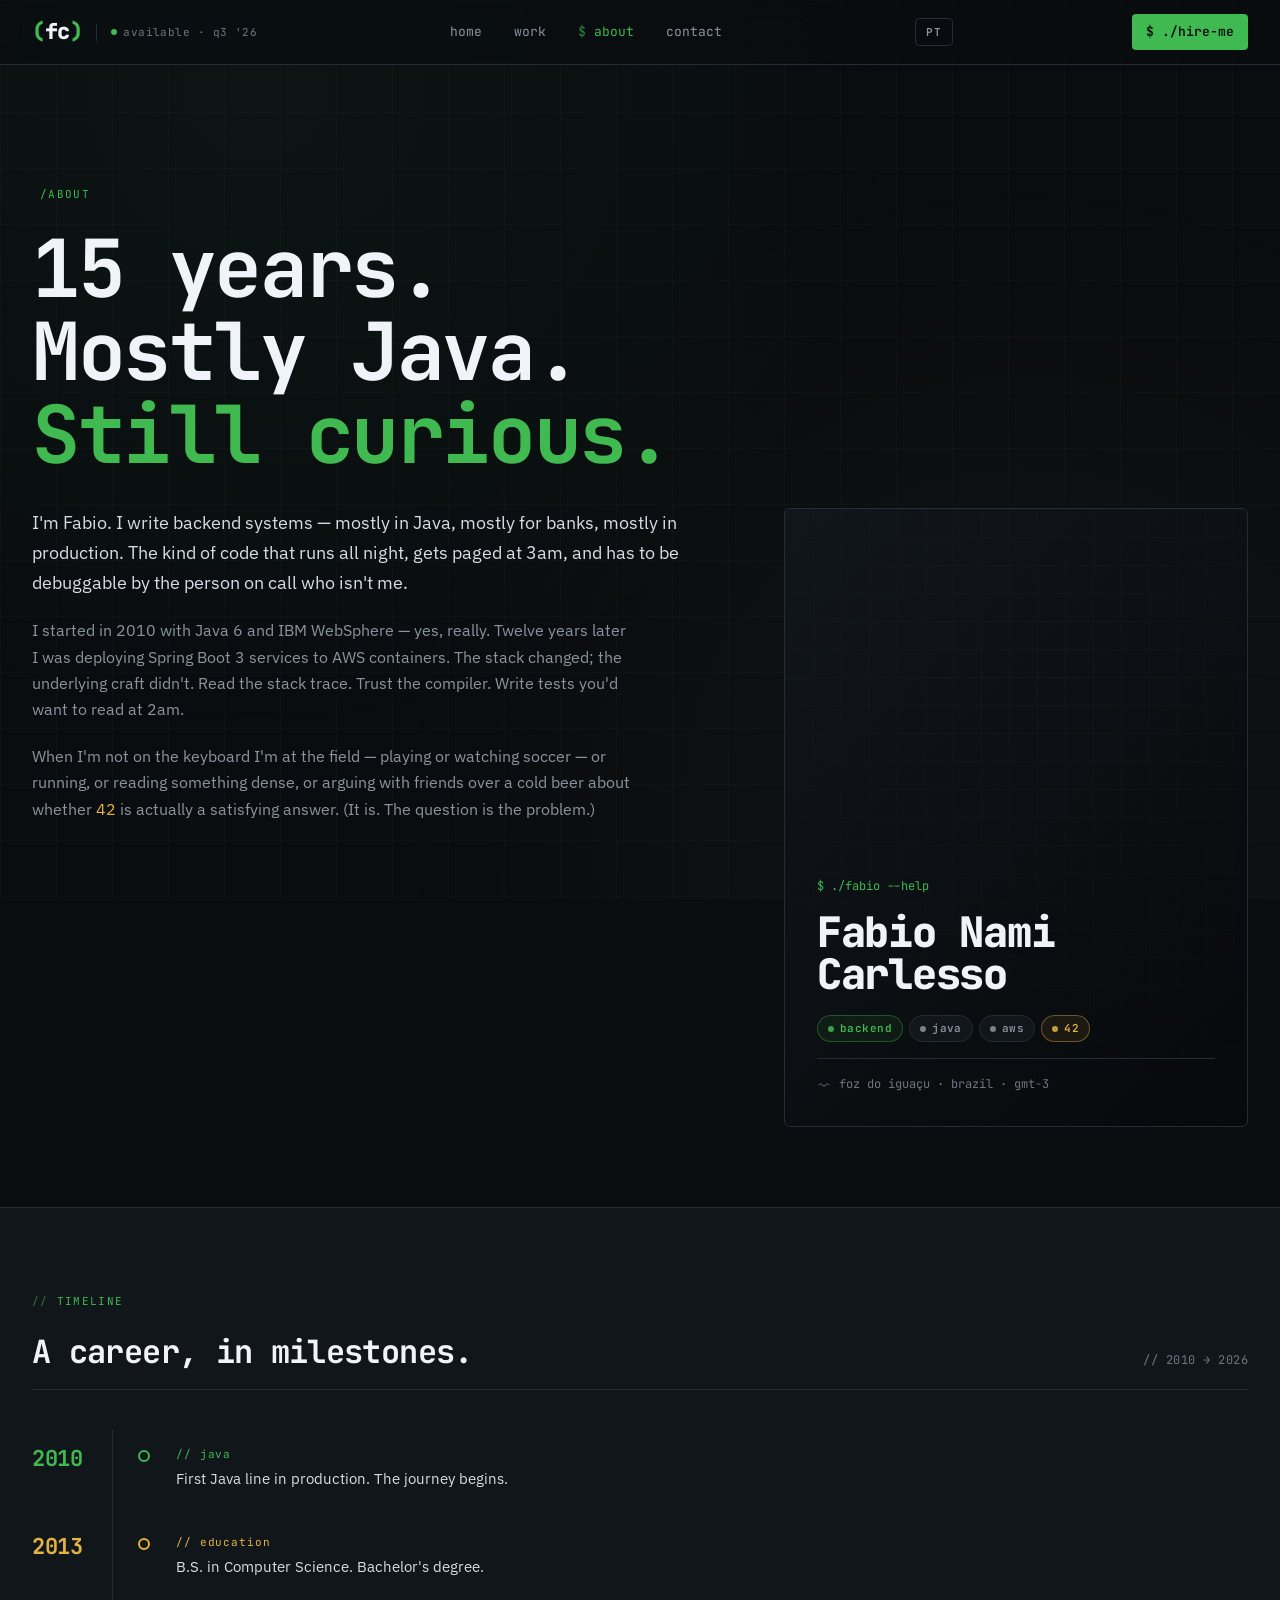
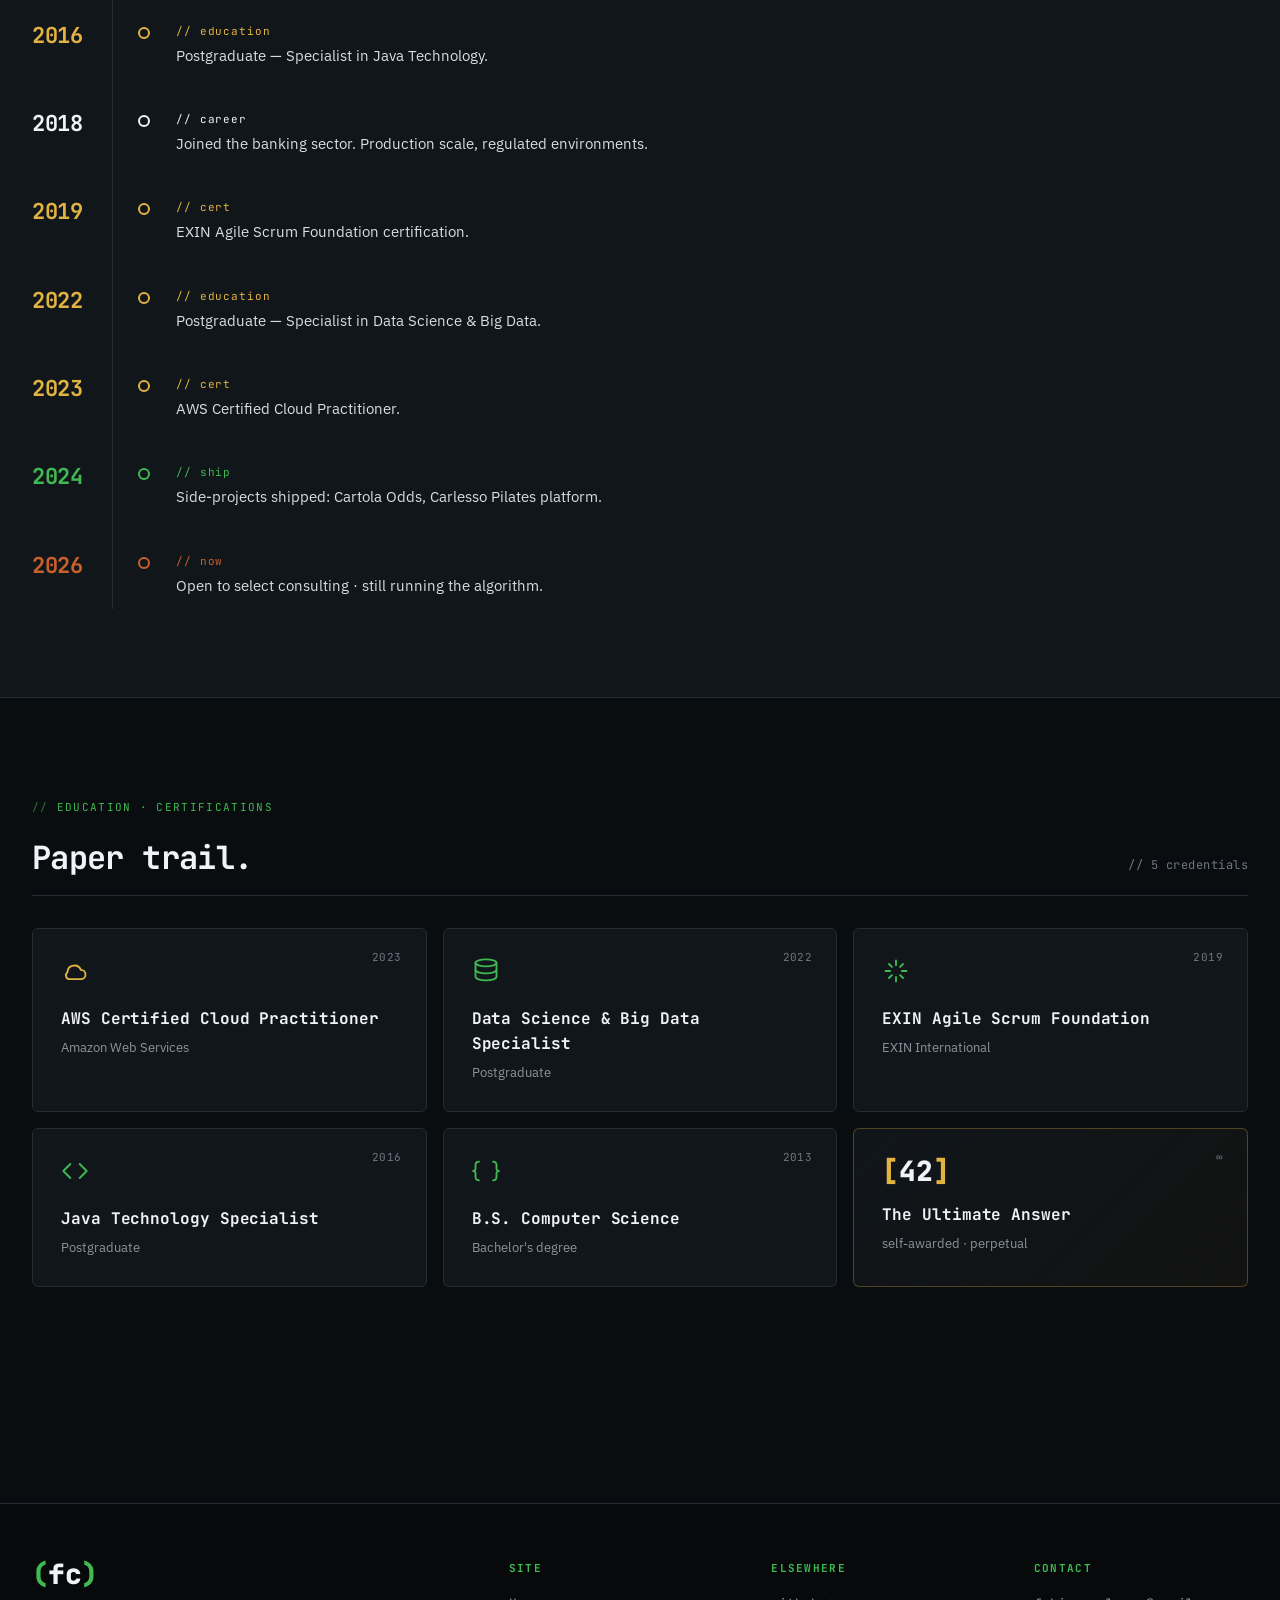
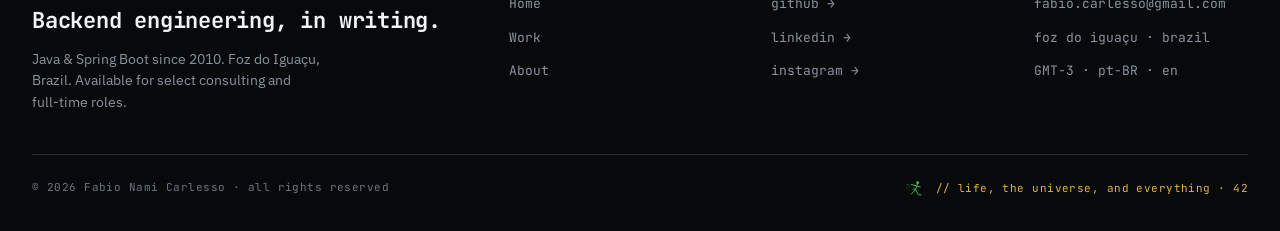
==== commit 59466393: "fix: drop the product count from the in-production subtitle "// 3 products in the air" hardcodes a n" ====
--- a/about.html
+++ b/about.html
@@ -53,7 +53,7 @@
             <section style="padding:32px 0 80px">
                 <div class="container">
                     <div class="kicker kicker--bare">/about</div>
-                    <h1 class="h-display" style="font-size:80px;margin-bottom:32px" data-i18n="about.h1">15 years.<br>Mostly Java.<br><span class="green">Still curious.</span></h1>
+                    <h1 class="h-display" style="font-size:clamp(38px, 9vw, 80px);margin-bottom:32px" data-i18n="about.h1">15 years.<br>Mostly Java.<br><span class="green">Still curious.</span></h1>
                     <div class="about-2col">
                         <div>
                             <p class="lede" data-i18n="about.p1">I'm Fabio. I write backend systems — mostly in Java, mostly for banks, mostly in production. The kind of code that runs all night, gets paged at 3am, and has to be debuggable by the person on call who isn't me.</p>
@@ -73,7 +73,7 @@
                                 </div>
                                 <div class="portrait-loc">
                                     <svg viewBox="0 0 24 24" fill="none" stroke="var(--fc-text-low)" stroke-width="1.6" stroke-linecap="round" stroke-linejoin="round" width="14" height="14"><path d="M3 12c2-3 4-3 6 0s4 3 6 0 4-3 6 0"/></svg>
-                                    <span>foz do iguaçu · brasil · gmt-3</span>
+                                    <span>foz do iguaçu · brazil · gmt-3</span>
                                 </div>
                             </div>
                         </div>
--- a/css/style.css
+++ b/css/style.css
@@ -441,9 +441,69 @@
   font-size: 11px;
   color: var(--fc-text-low);
 }
-.proj-status.live    { color: var(--fc-green); }
+.proj-status.production { color: var(--fc-green); }
+.proj-status.source  { color: var(--fc-text-mid); }
 .proj-status.study   { color: var(--fc-amber); }
 .proj-status.archived { color: var(--fc-text-low); }
+
+/* ============================================================
+   IN PRODUCTION — projects with a public URL
+   Two links per card (open app + source), so this is an
+   <article> and not the <a>-based .proj card.
+   ============================================================ */
+.prod-section { padding: 72px 0; border-top: 1px solid var(--fc-ink-4); }
+/* same block inlined inside an existing .container (see work.html) */
+.prod-inline { margin-bottom: 56px; }
+.prod-grid { display: grid; grid-template-columns: repeat(3, 1fr); gap: 20px; }
+.prod-card {
+  display: flex;
+  flex-direction: column;
+  padding: 28px;
+  background: var(--fc-ink-2);
+  border: 1px solid rgba(63, 185, 80, 0.35);
+  border-radius: var(--fc-r-3);
+  box-shadow: 0 0 0 1px var(--fc-green-glow) inset;
+  transition: border-color 0.2s ease;
+}
+.prod-card:hover { border-color: var(--fc-green); }
+.prod-head { display: flex; flex-wrap: wrap; align-items: flex-start; gap: 12px; margin-bottom: 18px; }
+.prod-head .glyph { font-size: 22px; line-height: 1.2; }
+.prod-id { flex: 1; min-width: 0; }
+.prod-name {
+  font-family: var(--fc-font-mono);
+  font-size: 20px;
+  font-weight: 700;
+  color: var(--fc-text-hi);
+  margin: 0 0 4px;
+}
+.prod-url {
+  font-family: var(--fc-font-mono);
+  font-size: 12px;
+  color: var(--fc-green);
+  overflow-wrap: anywhere;
+}
+.prod-url:hover { text-decoration: underline; }
+.prod-card .proj-status {
+  font-family: var(--fc-font-mono);
+  font-size: 11px;
+  flex-basis: 100%;
+  order: 3;
+}
+.prod-desc {
+  font-size: 14px;
+  color: var(--fc-text-mid);
+  line-height: 1.55;
+  margin-bottom: 18px;
+}
+.prod-actions {
+  display: flex;
+  flex-wrap: wrap;
+  gap: 8px;
+  margin-top: 18px;
+  padding-top: 18px;
+  border-top: 1px dashed var(--fc-ink-4);
+}
+.prod-card .proj-tags { margin-top: auto; }
 
 /* ============================================================
    TERMINAL CARD (home hero)
@@ -558,6 +618,8 @@
 }
 
 .proj-grid { display: grid; grid-template-columns: repeat(3, 1fr); gap: 20px; }
+/* two-card variant — avoids an empty third column */
+.proj-grid--duo { grid-template-columns: repeat(2, 1fr); }
 
 .about-preview {
   padding: 80px 0;
@@ -912,7 +974,7 @@
   .cs-grid { grid-template-columns: 1fr; gap: 32px; }
   .cs-stat-col { flex-direction: row; flex-wrap: wrap; gap: 32px; padding-right: 0; border-right: none; padding-bottom: 24px; border-bottom: 1px solid var(--fc-ink-4); }
   .footer-grid { grid-template-columns: 1fr 1fr; gap: 32px; }
-  .proj-grid, .post-grid, .work-grid, .certs { grid-template-columns: repeat(2, 1fr); }
+  .proj-grid, .post-grid, .work-grid, .certs, .prod-grid { grid-template-columns: repeat(2, 1fr); }
 }
 
 @media (max-width: 720px) {
@@ -947,7 +1009,13 @@
   .topbar-nav a { padding: 12px 8px; }
   .topbar-cta { display: none; }
   .hero-stats { grid-template-columns: repeat(2, 1fr); gap: 24px; }
-  .proj-grid, .post-grid, .work-grid, .certs, .footer-grid, .sub-block { grid-template-columns: 1fr; }
+  .proj-grid, .post-grid, .work-grid, .certs, .footer-grid, .sub-block, .prod-grid { grid-template-columns: 1fr; }
+  .prod-section { padding: 48px 0; }
+  .prod-card { padding: 24px 20px; }
+  .prod-name { font-size: 18px; }
+  /* section heads stack: h2 beside its sub/button row overflows a phone */
+  .section-head { flex-direction: column; align-items: flex-start; gap: 12px; }
+  .section-head .row { flex-wrap: wrap; }
   .page { padding: 48px 0 80px; }
   .cta-card { padding: 40px 24px; }
   .tl-line { left: 64px; }
@@ -955,5 +1023,9 @@
   .tl-year { font-size: 18px; }
   .writing-row { grid-template-columns: 1fr; gap: 12px; }
   .form-body, .cta-card { padding: 24px; }
-}
-
+  /* subscribe block: the input's default width made the card wider than the screen */
+  .sub-block { padding: 24px; }
+  .sub-form { flex-wrap: wrap; }
+  .sub-form input { min-width: 0; flex: 1 1 100%; }
+}
+
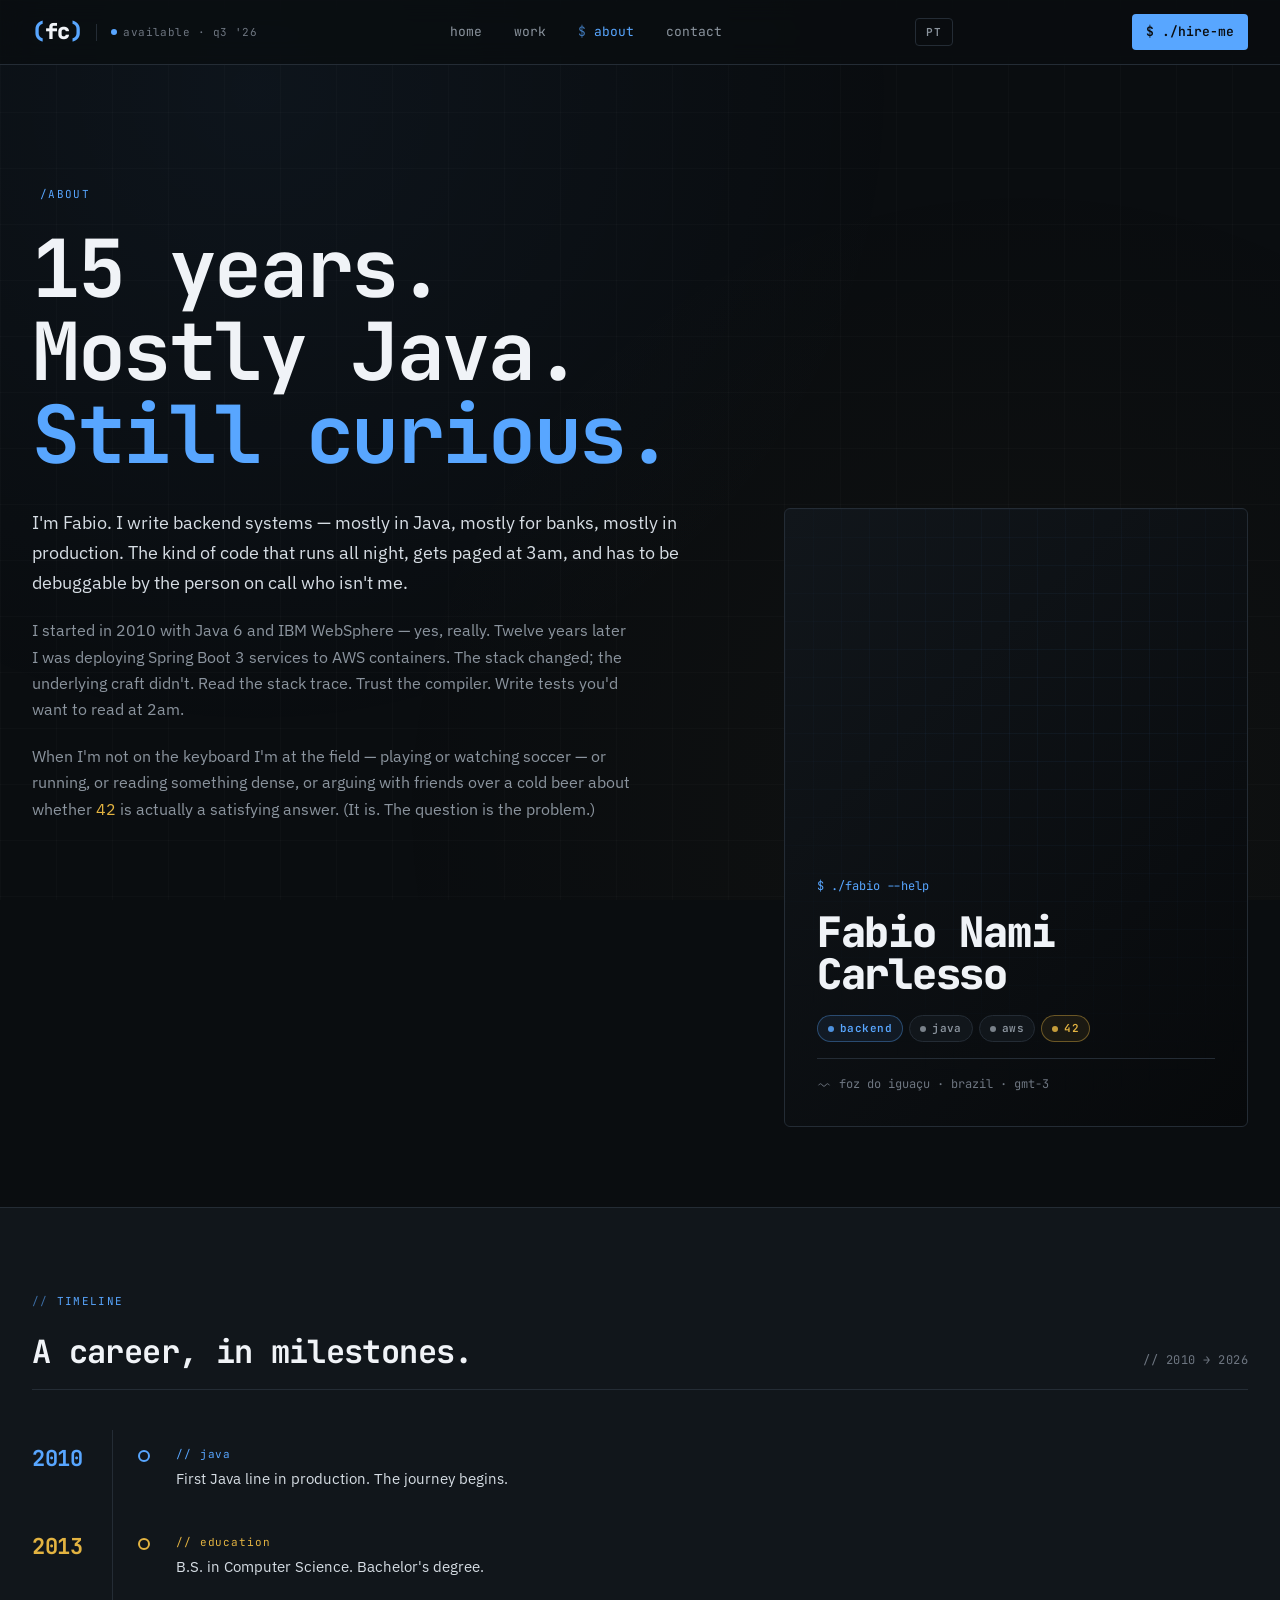
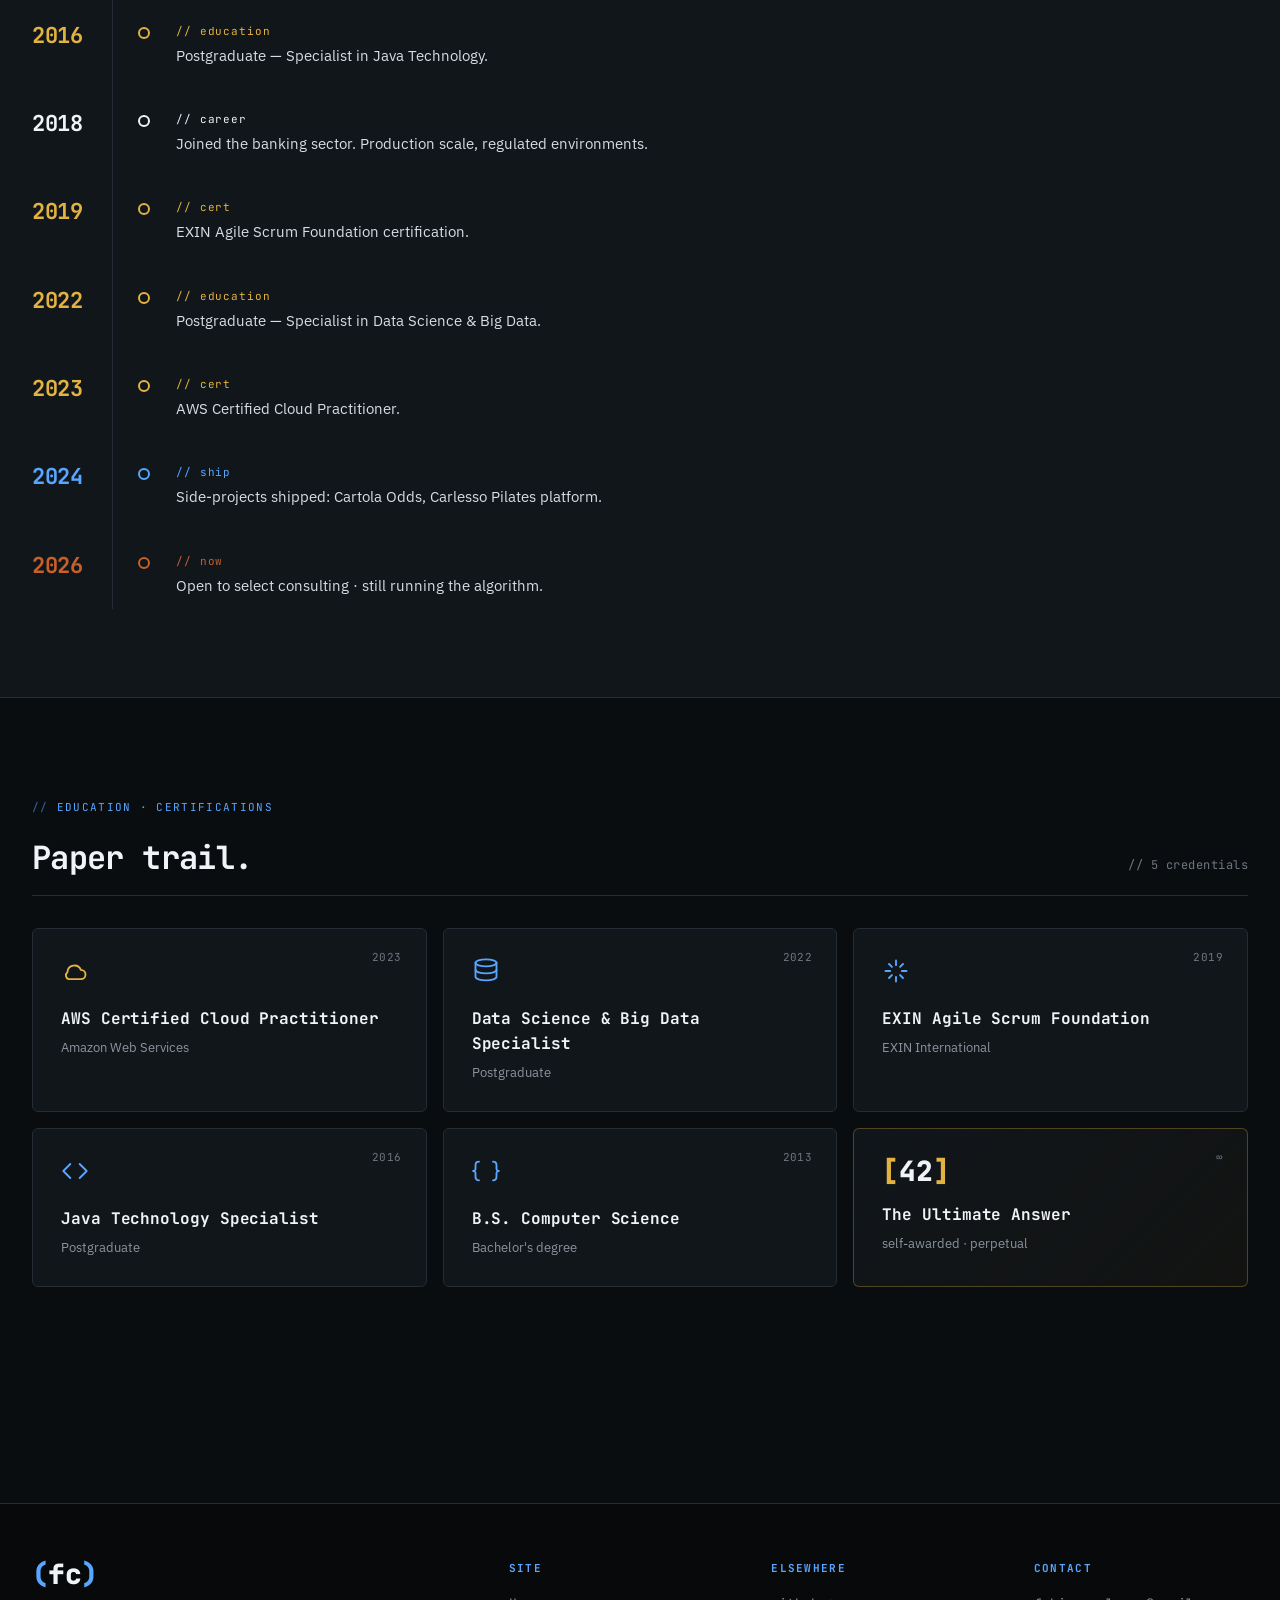
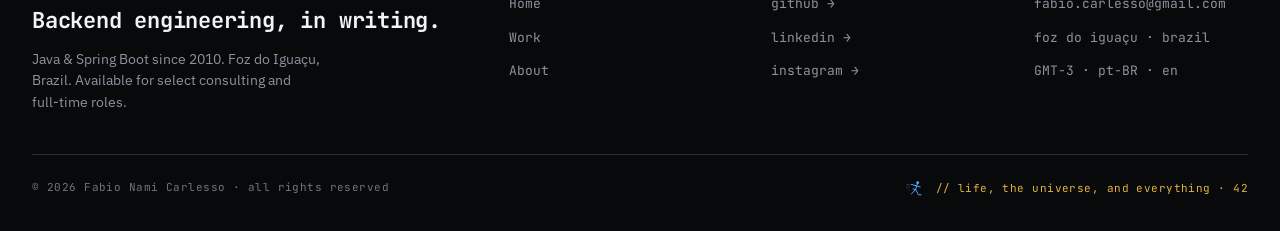
==== commit 93db1eb7: "feat: switch the accent color from green to blue Rename the accent tokens --fc-green* to --fc-blue* " ====
--- a/about.html
+++ b/about.html
@@ -53,7 +53,7 @@
             <section style="padding:32px 0 80px">
                 <div class="container">
                     <div class="kicker kicker--bare">/about</div>
-                    <h1 class="h-display" style="font-size:clamp(38px, 9vw, 80px);margin-bottom:32px" data-i18n="about.h1">15 years.<br>Mostly Java.<br><span class="green">Still curious.</span></h1>
+                    <h1 class="h-display" style="font-size:clamp(38px, 9vw, 80px);margin-bottom:32px" data-i18n="about.h1">15 years.<br>Mostly Java.<br><span class="blue">Still curious.</span></h1>
                     <div class="about-2col">
                         <div>
                             <p class="lede" data-i18n="about.p1">I'm Fabio. I write backend systems — mostly in Java, mostly for banks, mostly in production. The kind of code that runs all night, gets paged at 3am, and has to be debuggable by the person on call who isn't me.</p>
@@ -114,22 +114,22 @@
                         </div>
                         <div class="cert">
                             <div class="cert-year">2022</div>
-                            <svg viewBox="0 0 24 24" fill="none" stroke="var(--fc-green)" stroke-width="1.6" stroke-linecap="round" stroke-linejoin="round" width="28" height="28"><ellipse cx="12" cy="5" rx="9" ry="3"/><path d="M3 5v6c0 1.7 4 3 9 3s9-1.3 9-3V5"/><path d="M3 11v6c0 1.7 4 3 9 3s9-1.3 9-3v-6"/></svg>
+                            <svg viewBox="0 0 24 24" fill="none" stroke="var(--fc-blue)" stroke-width="1.6" stroke-linecap="round" stroke-linejoin="round" width="28" height="28"><ellipse cx="12" cy="5" rx="9" ry="3"/><path d="M3 5v6c0 1.7 4 3 9 3s9-1.3 9-3V5"/><path d="M3 11v6c0 1.7 4 3 9 3s9-1.3 9-3v-6"/></svg>
                             <h4 data-i18n="cert.data.title">Data Science &amp; Big Data Specialist</h4><p data-i18n="cert.data.desc">Postgraduate</p>
                         </div>
                         <div class="cert">
                             <div class="cert-year">2019</div>
-                            <svg viewBox="0 0 24 24" fill="none" stroke="var(--fc-green)" stroke-width="1.6" stroke-linecap="round" stroke-linejoin="round" width="28" height="28"><path d="M12 3v4M12 17v4M3 12h4M17 12h4M6 6l2.5 2.5M15.5 15.5L18 18M6 18l2.5-2.5M15.5 8.5L18 6"/></svg>
+                            <svg viewBox="0 0 24 24" fill="none" stroke="var(--fc-blue)" stroke-width="1.6" stroke-linecap="round" stroke-linejoin="round" width="28" height="28"><path d="M12 3v4M12 17v4M3 12h4M17 12h4M6 6l2.5 2.5M15.5 15.5L18 18M6 18l2.5-2.5M15.5 8.5L18 6"/></svg>
                             <h4 data-i18n="cert.scrum.title">EXIN Agile Scrum Foundation</h4><p data-i18n="cert.scrum.desc">EXIN International</p>
                         </div>
                         <div class="cert">
                             <div class="cert-year">2016</div>
-                            <svg viewBox="0 0 24 24" fill="none" stroke="var(--fc-green)" stroke-width="1.6" stroke-linecap="round" stroke-linejoin="round" width="28" height="28"><polyline points="8 6 2 12 8 18"/><polyline points="16 6 22 12 16 18"/></svg>
+                            <svg viewBox="0 0 24 24" fill="none" stroke="var(--fc-blue)" stroke-width="1.6" stroke-linecap="round" stroke-linejoin="round" width="28" height="28"><polyline points="8 6 2 12 8 18"/><polyline points="16 6 22 12 16 18"/></svg>
                             <h4 data-i18n="cert.java.title">Java Technology Specialist</h4><p data-i18n="cert.java.desc">Postgraduate</p>
                         </div>
                         <div class="cert">
                             <div class="cert-year">2013</div>
-                            <svg viewBox="0 0 24 24" fill="none" stroke="var(--fc-green)" stroke-width="1.6" stroke-linecap="round" stroke-linejoin="round" width="28" height="28"><path d="M6 4c-2 0-3 1-3 3v3c0 1-1 2-2 2 1 0 2 1 2 2v3c0 2 1 3 3 3"/><path d="M18 4c2 0 3 1 3 3v3c0 1 1 2 2 2-1 0-2 1-2 2v3c0 2-1 3-3 3"/></svg>
+                            <svg viewBox="0 0 24 24" fill="none" stroke="var(--fc-blue)" stroke-width="1.6" stroke-linecap="round" stroke-linejoin="round" width="28" height="28"><path d="M6 4c-2 0-3 1-3 3v3c0 1-1 2-2 2 1 0 2 1 2 2v3c0 2 1 3 3 3"/><path d="M18 4c2 0 3 1 3 3v3c0 1 1 2 2 2-1 0-2 1-2 2v3c0 2-1 3-3 3"/></svg>
                             <h4 data-i18n="cert.bs.title">B.S. Computer Science</h4><p data-i18n="cert.bs.desc">Bachelor's degree</p>
                         </div>
                         <div class="cert cert--easter">
@@ -179,7 +179,7 @@
                 <div class="footer-bottom">
                     <div data-i18n="footer.copyright">© 2026 Fabio Nami Carlesso · all rights reserved</div>
                     <div class="easter">
-                        <svg viewBox="0 0 48 48" width="20" height="20" aria-hidden="true"><circle cx="28" cy="9" r="3.5" fill="var(--fc-green)"/><path d="M27 13 L23 25 L17 24" stroke="var(--fc-green)" stroke-width="2.4" fill="none" stroke-linecap="round"/><path d="M23 16 L34 19" stroke="var(--fc-green)" stroke-width="2.4" fill="none" stroke-linecap="round"/><path d="M23 16 L13 13" stroke="var(--fc-green)" stroke-width="2.4" fill="none" stroke-linecap="round"/><path d="M23 25 L30 38 L36 38" stroke="var(--fc-green)" stroke-width="2.4" fill="none" stroke-linecap="round"/><path d="M23 25 L13 36" stroke="var(--fc-green)" stroke-width="2.4" fill="none" stroke-linecap="round"/><line x1="2" y1="14" x2="9" y2="14" stroke="var(--fc-green)" stroke-width="1.6" stroke-linecap="round" opacity="0.6"/><line x1="0" y1="20" x2="8" y2="20" stroke="var(--fc-green)" stroke-width="1.6" stroke-linecap="round" opacity="0.4"/><line x1="3" y1="26" x2="9" y2="26" stroke="var(--fc-green)" stroke-width="1.6" stroke-linecap="round" opacity="0.25"/></svg>
+                        <svg viewBox="0 0 48 48" width="20" height="20" aria-hidden="true"><circle cx="28" cy="9" r="3.5" fill="var(--fc-blue)"/><path d="M27 13 L23 25 L17 24" stroke="var(--fc-blue)" stroke-width="2.4" fill="none" stroke-linecap="round"/><path d="M23 16 L34 19" stroke="var(--fc-blue)" stroke-width="2.4" fill="none" stroke-linecap="round"/><path d="M23 16 L13 13" stroke="var(--fc-blue)" stroke-width="2.4" fill="none" stroke-linecap="round"/><path d="M23 25 L30 38 L36 38" stroke="var(--fc-blue)" stroke-width="2.4" fill="none" stroke-linecap="round"/><path d="M23 25 L13 36" stroke="var(--fc-blue)" stroke-width="2.4" fill="none" stroke-linecap="round"/><line x1="2" y1="14" x2="9" y2="14" stroke="var(--fc-blue)" stroke-width="1.6" stroke-linecap="round" opacity="0.6"/><line x1="0" y1="20" x2="8" y2="20" stroke="var(--fc-blue)" stroke-width="1.6" stroke-linecap="round" opacity="0.4"/><line x1="3" y1="26" x2="9" y2="26" stroke="var(--fc-blue)" stroke-width="1.6" stroke-linecap="round" opacity="0.25"/></svg>
                         <span>// life, the universe, and everything · 42</span>
                     </div>
                 </div>
--- a/css/tokens.css
+++ b/css/tokens.css
@@ -17,9 +17,9 @@
   --fc-bone:       #fafaf7;   /* near-white para máximo contraste */
 
   /* —— Accents ——————————————————————————————————— */
-  --fc-green:      #3fb950;   /* terminal green — accent primário */
-  --fc-green-soft: #2ea043;
-  --fc-green-glow: rgba(63, 185, 80, 0.18);
+  --fc-blue:       #58a6ff;   /* signal blue — accent primário */
+  --fc-blue-soft:  #388bfd;
+  --fc-blue-glow:  rgba(88, 166, 255, 0.18);
 
   --fc-amber:      #e3b341;   /* 42 / easter eggs / highlights */
   --fc-amber-soft: #d29922;
--- a/css/style.css
+++ b/css/style.css
@@ -17,7 +17,7 @@
   scroll-behavior: smooth;
 }
 
-::selection { background: var(--fc-green); color: var(--fc-ink); }
+::selection { background: var(--fc-blue); color: var(--fc-ink); }
 
 a { color: inherit; text-decoration: none; cursor: pointer; }
 
@@ -26,7 +26,7 @@
 button { font-family: inherit; }
 
 :focus-visible {
-  outline: 2px solid var(--fc-green);
+  outline: 2px solid var(--fc-blue);
   outline-offset: 2px;
   border-radius: var(--fc-r-1);
 }
@@ -48,7 +48,7 @@
   position: fixed;
   inset: 0;
   background:
-    radial-gradient(circle at 20% 10%, rgba(63, 185, 80, 0.05), transparent 50%),
+    radial-gradient(circle at 20% 10%, rgba(88, 166, 255, 0.05), transparent 50%),
     radial-gradient(circle at 80% 90%, rgba(227, 179, 65, 0.03), transparent 50%);
   pointer-events: none;
   z-index: 0;
@@ -89,11 +89,11 @@
   line-height: 1;
   white-space: nowrap;
 }
-.logo-fc .paren { color: var(--fc-green); }
+.logo-fc .paren { color: var(--fc-blue); }
 
 /* —— Generic utilities ————————————————————————————— */
 .mono  { font-family: var(--fc-font-mono); }
-.green { color: var(--fc-green); }
+.blue { color: var(--fc-blue); }
 .amber { color: var(--fc-amber); }
 .muted { color: var(--fc-text-mid); }
 .faint { color: var(--fc-text-low); }
@@ -114,7 +114,7 @@
   font-size: 11px;
   letter-spacing: 0.12em;
   text-transform: uppercase;
-  color: var(--fc-green);
+  color: var(--fc-blue);
   margin-bottom: 24px;
 }
 .kicker::before { content: "//"; opacity: 0.6; }
@@ -193,14 +193,14 @@
 .pulse {
   width: 6px; height: 6px;
   border-radius: var(--fc-r-pill);
-  background: var(--fc-green);
-  box-shadow: 0 0 0 0 rgba(63, 185, 80, 0.6);
+  background: var(--fc-blue);
+  box-shadow: 0 0 0 0 rgba(88, 166, 255, 0.6);
   animation: pulse 2.2s ease-out infinite;
 }
 @keyframes pulse {
-  0%   { box-shadow: 0 0 0 0 rgba(63, 185, 80, 0.6); }
-  60%  { box-shadow: 0 0 0 10px rgba(63, 185, 80, 0); }
-  100% { box-shadow: 0 0 0 0 rgba(63, 185, 80, 0); }
+  0%   { box-shadow: 0 0 0 0 rgba(88, 166, 255, 0.6); }
+  60%  { box-shadow: 0 0 0 10px rgba(88, 166, 255, 0); }
+  100% { box-shadow: 0 0 0 0 rgba(88, 166, 255, 0); }
 }
 .topbar-nav { display: flex; gap: 4px; align-items: center; }
 .topbar-nav a {
@@ -212,21 +212,21 @@
   transition: all 0.15s ease;
 }
 .topbar-nav a:hover { color: var(--fc-text-hi); background: var(--fc-ink-3); }
-.topbar-nav a.active { color: var(--fc-green); }
+.topbar-nav a.active { color: var(--fc-blue); }
 .topbar-nav a.active::before { content: "$ "; opacity: 0.7; }
 .topbar-cta {
   font-family: var(--fc-font-mono);
   font-size: 13px;
   font-weight: 600;
   color: var(--fc-ink);
-  background: var(--fc-green);
+  background: var(--fc-blue);
   padding: 8px 14px;
   border-radius: var(--fc-r-2);
   cursor: pointer;
   transition: background 0.15s ease;
   border: none;
 }
-.topbar-cta:hover { background: var(--fc-green-soft); }
+.topbar-cta:hover { background: var(--fc-blue-soft); }
 .nav-toggle { display: none; }
 
 /* —— Language toggle ——————————————————————————————— */
@@ -246,8 +246,8 @@
   flex-shrink: 0;
 }
 .lang-toggle:hover {
-  color: var(--fc-green);
-  border-color: var(--fc-green);
+  color: var(--fc-blue);
+  border-color: var(--fc-blue);
 }
 
 /* ============================================================
@@ -285,7 +285,7 @@
   font-size: 11px;
   letter-spacing: 0.12em;
   text-transform: uppercase;
-  color: var(--fc-green);
+  color: var(--fc-blue);
   margin-bottom: 14px;
 }
 .footer-col ul { list-style: none; display: flex; flex-direction: column; gap: 10px; }
@@ -295,7 +295,7 @@
   color: var(--fc-text-mid);
   transition: color 0.15s ease;
 }
-.footer-col li a:hover { color: var(--fc-green); }
+.footer-col li a:hover { color: var(--fc-blue); }
 .footer-bottom {
   padding-top: 24px;
   display: flex;
@@ -332,21 +332,21 @@
 .btn-mono { font-family: var(--fc-font-mono); font-weight: 600; letter-spacing: 0; }
 .btn-sm { padding: 8px 12px; font-size: 13px; }
 .btn-lg { padding: 16px 24px; font-size: 15px; }
-.btn-primary { background: var(--fc-green); color: var(--fc-ink); border-color: var(--fc-green); }
-.btn-primary:hover { background: var(--fc-green-soft); }
+.btn-primary { background: var(--fc-blue); color: var(--fc-ink); border-color: var(--fc-blue); }
+.btn-primary:hover { background: var(--fc-blue-soft); }
 .btn-secondary { background: var(--fc-ink-3); color: var(--fc-text-hi); border-color: var(--fc-ink-4); }
 .btn-secondary:hover { background: var(--fc-ink-4); }
 .btn-ghost { background: transparent; color: var(--fc-text); border-color: var(--fc-ink-4); }
-.btn-ghost:hover { color: var(--fc-green); border-color: var(--fc-green); }
+.btn-ghost:hover { color: var(--fc-blue); border-color: var(--fc-blue); }
 .btn-terminal {
   background: var(--fc-ink);
-  color: var(--fc-green);
-  border-color: var(--fc-green);
+  color: var(--fc-blue);
+  border-color: var(--fc-blue);
   font-family: var(--fc-font-mono);
   font-weight: 600;
 }
 .btn-terminal::before { content: "> "; opacity: 0.7; }
-.btn-terminal:hover { background: var(--fc-green-glow); }
+.btn-terminal:hover { background: var(--fc-blue-glow); }
 .btn-danger { background: var(--fc-rust); color: var(--fc-bone); border-color: var(--fc-rust); }
 
 /* ============================================================
@@ -371,7 +371,7 @@
   opacity: 0.85;
 }
 .bd-neutral { color: var(--fc-text-mid); border-color: var(--fc-ink-4); background: var(--fc-ink-2); }
-.bd-active  { color: var(--fc-green); border-color: rgba(63, 185, 80, 0.35); background: rgba(63, 185, 80, 0.08); }
+.bd-active  { color: var(--fc-blue); border-color: rgba(88, 166, 255, 0.35); background: rgba(88, 166, 255, 0.08); }
 .bd-warn    { color: var(--fc-amber); border-color: rgba(227, 179, 65, 0.4); background: rgba(227, 179, 65, 0.08); }
 .bd-error   { color: var(--fc-rust); border-color: rgba(200, 96, 42, 0.4); background: rgba(200, 96, 42, 0.08); }
 
@@ -409,8 +409,8 @@
   position: relative;
   overflow: hidden;
 }
-.proj:hover { border-color: var(--fc-green); transform: translateY(-2px); }
-.proj:hover .proj-arrow { transform: translate(4px, -4px); color: var(--fc-green); }
+.proj:hover { border-color: var(--fc-blue); transform: translateY(-2px); }
+.proj:hover .proj-arrow { transform: translate(4px, -4px); color: var(--fc-blue); }
 .proj-head { display: flex; justify-content: space-between; align-items: flex-start; margin-bottom: 18px; }
 .proj-name {
   font-family: var(--fc-font-mono);
@@ -441,7 +441,7 @@
   font-size: 11px;
   color: var(--fc-text-low);
 }
-.proj-status.production { color: var(--fc-green); }
+.proj-status.production { color: var(--fc-blue); }
 .proj-status.source  { color: var(--fc-text-mid); }
 .proj-status.study   { color: var(--fc-amber); }
 .proj-status.archived { color: var(--fc-text-low); }
@@ -460,12 +460,12 @@
   flex-direction: column;
   padding: 28px;
   background: var(--fc-ink-2);
-  border: 1px solid rgba(63, 185, 80, 0.35);
+  border: 1px solid rgba(88, 166, 255, 0.35);
   border-radius: var(--fc-r-3);
-  box-shadow: 0 0 0 1px var(--fc-green-glow) inset;
+  box-shadow: 0 0 0 1px var(--fc-blue-glow) inset;
   transition: border-color 0.2s ease;
 }
-.prod-card:hover { border-color: var(--fc-green); }
+.prod-card:hover { border-color: var(--fc-blue); }
 .prod-head { display: flex; flex-wrap: wrap; align-items: flex-start; gap: 12px; margin-bottom: 18px; }
 .prod-head .glyph { font-size: 22px; line-height: 1.2; }
 .prod-id { flex: 1; min-width: 0; }
@@ -479,7 +479,7 @@
 .prod-url {
   font-family: var(--fc-font-mono);
   font-size: 12px;
-  color: var(--fc-green);
+  color: var(--fc-blue);
   overflow-wrap: anywhere;
 }
 .prod-url:hover { text-decoration: underline; }
@@ -516,7 +516,7 @@
   font-family: var(--fc-font-mono);
   box-shadow:
     0 30px 80px rgba(0, 0, 0, 0.5),
-    0 0 0 1px rgba(63, 185, 80, 0.08) inset;
+    0 0 0 1px rgba(88, 166, 255, 0.08) inset;
   min-height: 360px;
 }
 .term-card-bar {
@@ -528,7 +528,7 @@
 .dot { width: 11px; height: 11px; border-radius: var(--fc-r-pill); }
 .dot-r { background: var(--fc-rust); }
 .dot-y { background: var(--fc-amber); }
-.dot-g { background: var(--fc-green); }
+.dot-g { background: var(--fc-blue); }
 .term-title { margin-left: 14px; font-size: 11px; color: var(--fc-text-low); letter-spacing: 0.04em; }
 .term-card-body {
   padding: 22px 24px;
@@ -538,7 +538,7 @@
   min-height: 300px;
 }
 .term-line { display: flex; align-items: center; gap: 10px; }
-.prompt { color: var(--fc-green); font-weight: 700; }
+.prompt { color: var(--fc-blue); font-weight: 700; }
 .cmd { color: var(--fc-text-hi); }
 .term-out { padding-left: 22px; color: var(--fc-text-mid); }
 .term-out.amber { color: var(--fc-amber); }
@@ -546,7 +546,7 @@
   display: inline-block;
   width: 8px; height: 16px;
   vertical-align: -2px;
-  background: var(--fc-green);
+  background: var(--fc-blue);
   animation: blink 1.1s steps(1) infinite;
 }
 @keyframes blink { 0%, 50% { opacity: 1; } 50.01%, 100% { opacity: 0; } }
@@ -578,7 +578,7 @@
   text-transform: lowercase;
   position: relative;
 }
-.marq-item::after { content: "·"; position: absolute; right: -32px; color: var(--fc-green); }
+.marq-item::after { content: "·"; position: absolute; right: -32px; color: var(--fc-blue); }
 @keyframes marq { from { transform: translateX(0); } to { transform: translateX(-50%); } }
 @media (prefers-reduced-motion: reduce) {
   .marq-track { animation: none; }
@@ -644,11 +644,11 @@
   border-radius: var(--fc-r-3);
   transition: all 0.2s ease;
 }
-.post-card:hover { border-color: var(--fc-green); transform: translateY(-2px); }
+.post-card:hover { border-color: var(--fc-blue); transform: translateY(-2px); }
 .post-meta { display: flex; gap: 8px; font-family: var(--fc-font-mono); font-size: 11px; color: var(--fc-text-low); margin-bottom: 16px; letter-spacing: 0.04em; }
 .post-card h3 { font-family: var(--fc-font-mono); font-size: 22px; font-weight: 700; color: var(--fc-text-hi); margin-bottom: 8px; letter-spacing: -0.01em; line-height: 1.2; }
 .post-card p { font-size: 14px; color: var(--fc-text-mid); line-height: 1.55; }
-.post-foot { margin-top: 20px; padding-top: 16px; border-top: 1px dashed var(--fc-ink-4); font-family: var(--fc-font-mono); font-size: 12px; color: var(--fc-green); }
+.post-foot { margin-top: 20px; padding-top: 16px; border-top: 1px dashed var(--fc-ink-4); font-family: var(--fc-font-mono); font-size: 12px; color: var(--fc-blue); }
 
 .cta-card {
   position: relative;
@@ -661,8 +661,8 @@
 .cta-grid-bg {
   position: absolute; inset: 0;
   background-image:
-    linear-gradient(rgba(63, 185, 80, 0.06) 1px, transparent 1px),
-    linear-gradient(90deg, rgba(63, 185, 80, 0.06) 1px, transparent 1px);
+    linear-gradient(rgba(88, 166, 255, 0.06) 1px, transparent 1px),
+    linear-gradient(90deg, rgba(88, 166, 255, 0.06) 1px, transparent 1px);
   background-size: 32px 32px;
   -webkit-mask-image: radial-gradient(circle at 80% 50%, black, transparent 70%);
   mask-image: radial-gradient(circle at 80% 50%, black, transparent 70%);
@@ -672,7 +672,7 @@
 .cta-inner .lede { font-size: 16px; color: var(--fc-text-mid); max-width: 50ch; margin-top: 16px; }
 .cta-actions { display: flex; flex-direction: column; gap: 14px; align-items: flex-start; }
 .cta-link { display: flex; align-items: center; gap: 10px; font-family: var(--fc-font-mono); font-size: 13px; color: var(--fc-text-mid); }
-.cta-link:hover { color: var(--fc-green); }
+.cta-link:hover { color: var(--fc-blue); }
 .cta-link svg { width: 16px; height: 16px; }
 
 .section-pad { padding: 96px 0; }
@@ -707,11 +707,11 @@
   gap: 8px;
 }
 .filter:hover { color: var(--fc-text-hi); border-color: var(--fc-ink-3); }
-.filter.active { color: var(--fc-green); border-color: var(--fc-green); background: rgba(63, 185, 80, 0.06); }
+.filter.active { color: var(--fc-blue); border-color: var(--fc-blue); background: rgba(88, 166, 255, 0.06); }
 .filter-count { font-size: 10px; padding: 1px 6px; background: var(--fc-ink-3); border-radius: var(--fc-r-pill); color: var(--fc-text-low); }
-.filter.active .filter-count { background: rgba(63, 185, 80, 0.18); color: var(--fc-green); }
+.filter.active .filter-count { background: rgba(88, 166, 255, 0.18); color: var(--fc-blue); }
 .work-link { font-family: var(--fc-font-mono); font-size: 12px; color: var(--fc-text-mid); display: inline-flex; align-items: center; gap: 8px; }
-.work-link:hover { color: var(--fc-green); }
+.work-link:hover { color: var(--fc-blue); }
 .work-grid { display: grid; grid-template-columns: repeat(3, 1fr); gap: 20px; }
 .proj.is-hidden { display: none; }
 .empty { padding: 64px; text-align: center; color: var(--fc-text-low); border: 1px dashed var(--fc-ink-4); border-radius: var(--fc-r-3); display: none; }
@@ -721,9 +721,9 @@
 .cs-grid { display: grid; grid-template-columns: 1fr 2fr; gap: 64px; align-items: start; }
 .cs-stat-col { display: flex; flex-direction: column; gap: 20px; padding-right: 32px; border-right: 1px solid var(--fc-ink-4); }
 .cs-stat { display: flex; flex-direction: column; gap: 4px; }
-.cs-stat b { font-family: var(--fc-font-mono); font-weight: 800; font-size: 44px; color: var(--fc-green); letter-spacing: -0.04em; line-height: 1; }
+.cs-stat b { font-family: var(--fc-font-mono); font-weight: 800; font-size: 44px; color: var(--fc-blue); letter-spacing: -0.04em; line-height: 1; }
 .cs-stat span { font-family: var(--fc-font-mono); font-size: 11px; color: var(--fc-text-low); letter-spacing: 0.08em; text-transform: uppercase; }
-.cs-body h3 { font-family: var(--fc-font-mono); font-size: 14px; font-weight: 700; color: var(--fc-green); margin-bottom: 8px; margin-top: 24px; letter-spacing: 0.04em; text-transform: uppercase; }
+.cs-body h3 { font-family: var(--fc-font-mono); font-size: 14px; font-weight: 700; color: var(--fc-blue); margin-bottom: 8px; margin-top: 24px; letter-spacing: 0.04em; text-transform: uppercase; }
 .cs-body h3:first-child { margin-top: 0; }
 .cs-body p { font-size: 15px; color: var(--fc-text); line-height: 1.65; max-width: 60ch; }
 .cs-actions { margin-top: 24px; display: flex; gap: 12px; flex-wrap: wrap; }
@@ -749,14 +749,14 @@
 .portrait-grid {
   position: absolute; inset: 0;
   background-image:
-    linear-gradient(rgba(63, 185, 80, 0.06) 1px, transparent 1px),
-    linear-gradient(90deg, rgba(63, 185, 80, 0.06) 1px, transparent 1px);
+    linear-gradient(rgba(88, 166, 255, 0.06) 1px, transparent 1px),
+    linear-gradient(90deg, rgba(88, 166, 255, 0.06) 1px, transparent 1px);
   background-size: 28px 28px;
   -webkit-mask-image: radial-gradient(circle at 60% 30%, black, transparent 80%);
   mask-image: radial-gradient(circle at 60% 30%, black, transparent 80%);
 }
 .portrait-content { position: relative; z-index: 1; }
-.portrait-mono { font-family: var(--fc-font-mono); font-size: 12px; color: var(--fc-green); margin-bottom: 16px; }
+.portrait-mono { font-family: var(--fc-font-mono); font-size: 12px; color: var(--fc-blue); margin-bottom: 16px; }
 .portrait-name {
   font-family: var(--fc-font-mono);
   font-weight: 800;
@@ -788,11 +788,11 @@
 .tl-tag { font-family: var(--fc-font-mono); font-size: 11px; letter-spacing: 0.08em; margin-bottom: 4px; display: block; }
 .tl-content p { font-size: 15px; color: var(--fc-text); line-height: 1.55; max-width: 60ch; }
 /* timeline tag colors */
-.tag-java, .tag-ship { color: var(--fc-green); }
+.tag-java, .tag-ship { color: var(--fc-blue); }
 .tag-education, .tag-cert { color: var(--fc-amber); }
 .tag-career { color: var(--fc-text-hi); }
 .tag-now { color: var(--fc-rust); }
-.tl-dot.tag-java, .tl-dot.tag-ship { border-color: var(--fc-green); }
+.tl-dot.tag-java, .tl-dot.tag-ship { border-color: var(--fc-blue); }
 .tl-dot.tag-education, .tl-dot.tag-cert { border-color: var(--fc-amber); }
 .tl-dot.tag-career { border-color: var(--fc-text-hi); }
 .tl-dot.tag-now { border-color: var(--fc-rust); }
@@ -824,13 +824,13 @@
   align-items: start;
 }
 .writing-row:hover { background: var(--fc-ink-2); padding-left: 16px; padding-right: 16px; border-radius: var(--fc-r-3); }
-.writing-row:hover h3 { color: var(--fc-green); }
+.writing-row:hover h3 { color: var(--fc-blue); }
 .writing-row:last-child { border-bottom: 1px solid var(--fc-ink-4); }
 .wr-date { font-family: var(--fc-font-mono); display: flex; flex-direction: column; gap: 4px; }
 .wr-year { font-size: 11px; color: var(--fc-text-low); letter-spacing: 0.08em; text-transform: uppercase; }
 .wr-day { font-size: 13px; color: var(--fc-text); }
 .wr-meta { display: flex; gap: 8px; font-family: var(--fc-font-mono); font-size: 11px; color: var(--fc-text-low); margin-bottom: 12px; letter-spacing: 0.04em; }
-.wr-meta span:first-child { color: var(--fc-green); }
+.wr-meta span:first-child { color: var(--fc-blue); }
 .wr-body h3 {
   font-family: var(--fc-font-mono);
   font-size: 28px;
@@ -841,7 +841,7 @@
   transition: color 0.15s ease;
 }
 .wr-body p { font-size: 15px; color: var(--fc-text-mid); line-height: 1.6; max-width: 65ch; }
-.wr-foot { margin-top: 14px; font-family: var(--fc-font-mono); font-size: 12px; color: var(--fc-green); }
+.wr-foot { margin-top: 14px; font-family: var(--fc-font-mono); font-size: 12px; color: var(--fc-blue); }
 
 .sub-block {
   padding: 40px;
@@ -867,7 +867,7 @@
   font-size: 13px;
   outline: none;
 }
-.sub-form input:focus { border-color: var(--fc-green); }
+.sub-form input:focus { border-color: var(--fc-blue); }
 
 /* ============================================================
    CONTACT
@@ -888,7 +888,7 @@
   align-items: center;
   transition: all 0.15s ease;
 }
-.method:hover { border-color: var(--fc-green); transform: translateX(4px); }
+.method:hover { border-color: var(--fc-blue); transform: translateX(4px); }
 .method--info { cursor: default; }
 .method--info:hover { transform: none; border-color: var(--fc-ink-4); }
 .method-label { font-family: var(--fc-font-mono); font-size: 10px; color: var(--fc-text-low); letter-spacing: 0.12em; }
@@ -898,8 +898,8 @@
 
 .response-box {
   padding: 20px 24px;
-  background: rgba(63, 185, 80, 0.04);
-  border: 1px solid rgba(63, 185, 80, 0.25);
+  background: rgba(88, 166, 255, 0.04);
+  border: 1px solid rgba(88, 166, 255, 0.25);
   border-radius: var(--fc-r-3);
   display: flex;
   align-items: center;
@@ -910,7 +910,7 @@
   display: inline-block;
   width: 10px; height: 10px;
   border-radius: var(--fc-r-pill);
-  background: var(--fc-green);
+  background: var(--fc-blue);
   animation: pulse 2.2s ease-out infinite;
 }
 .response-box .big { font-family: var(--fc-font-mono); font-size: 20px; color: var(--fc-text-hi); margin-top: 4px; }
@@ -931,7 +931,7 @@
 .form-title { margin-left: 14px; font-size: 11px; color: var(--fc-text-low); letter-spacing: 0.04em; }
 .form-body { padding: 32px; }
 .form-group { margin-bottom: 18px; display: flex; flex-direction: column; gap: 6px; }
-.form-group label { font-family: var(--fc-font-mono); font-size: 12px; color: var(--fc-green); }
+.form-group label { font-family: var(--fc-font-mono); font-size: 12px; color: var(--fc-blue); }
 .req { color: var(--fc-rust); }
 .form-group input, .form-group textarea {
   padding: 10px 14px;
@@ -944,7 +944,7 @@
   outline: none;
   resize: vertical;
 }
-.form-group input:focus, .form-group textarea:focus { border-color: var(--fc-green); }
+.form-group input:focus, .form-group textarea:focus { border-color: var(--fc-blue); }
 .form-foot { display: flex; align-items: center; justify-content: space-between; gap: 16px; margin-top: 24px; padding-top: 20px; border-top: 1px dashed var(--fc-ink-4); flex-wrap: wrap; }
 
 .form-success { text-align: center; padding: 48px 24px; }
@@ -953,8 +953,8 @@
   width: 80px; height: 80px;
   margin: 0 auto 24px;
   border-radius: var(--fc-r-pill);
-  background: rgba(63, 185, 80, 0.1);
-  border: 2px solid var(--fc-green);
+  background: rgba(88, 166, 255, 0.1);
+  border: 2px solid var(--fc-blue);
   display: flex;
   align-items: center;
   justify-content: center;
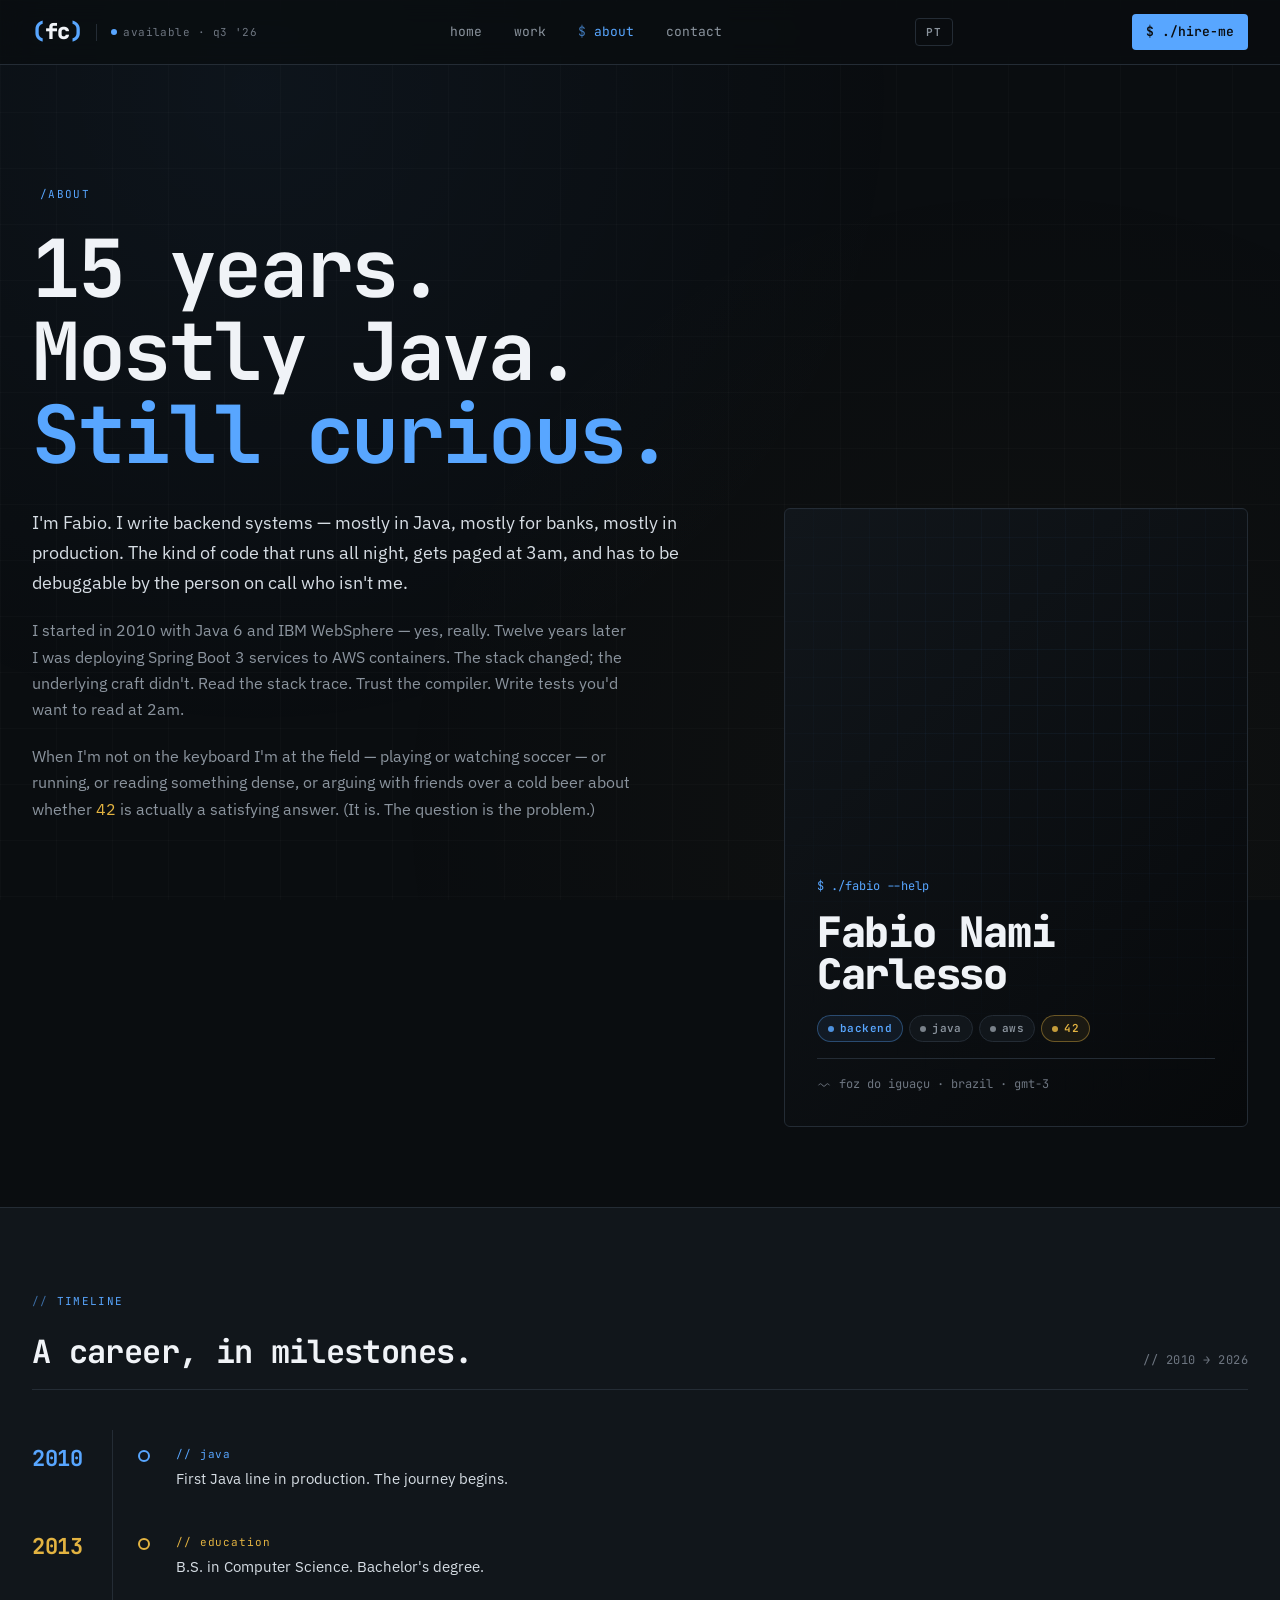
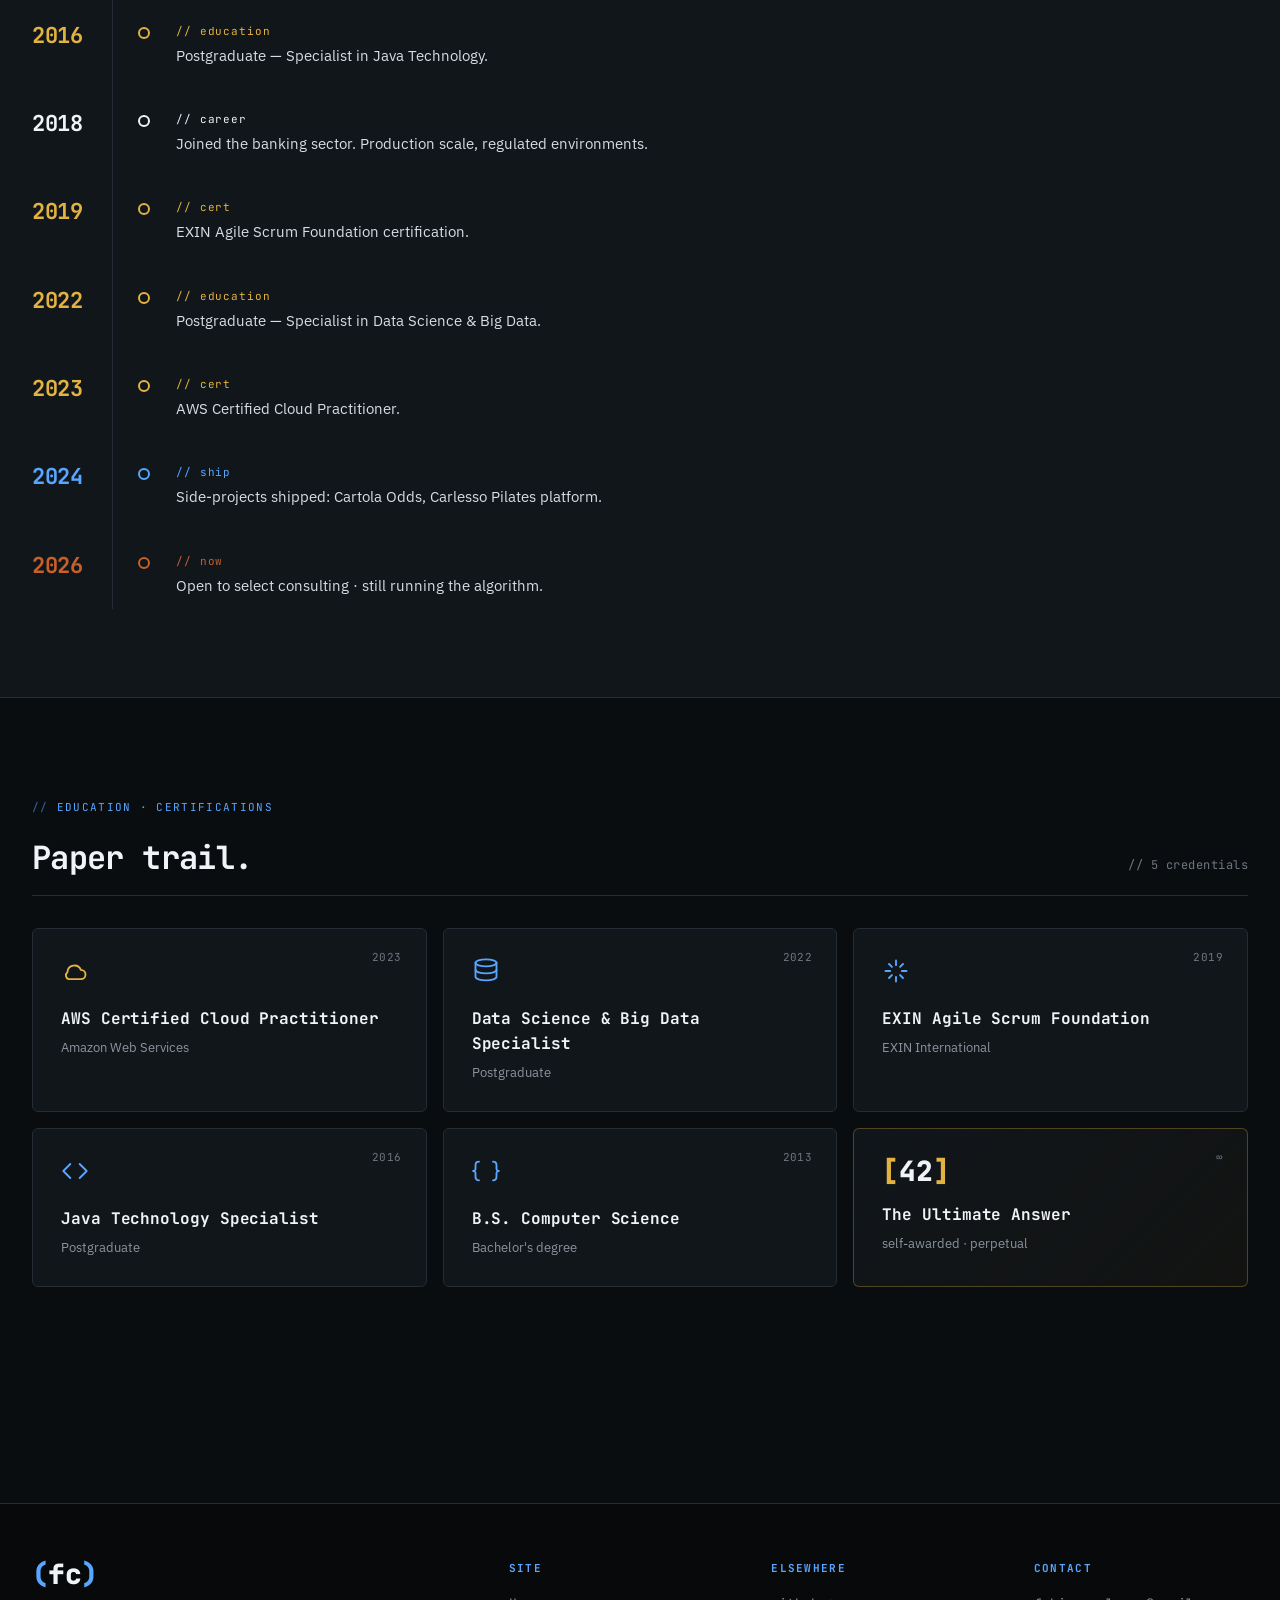
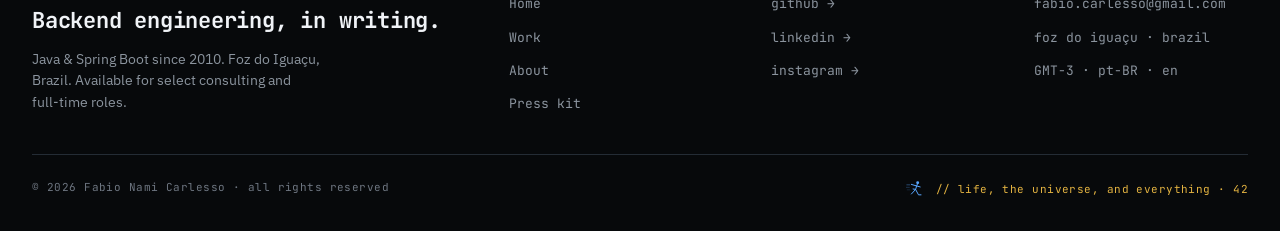
==== commit e00ca3ae: "feat: add press kit page for recruiters, events and podcasts press.html gathers what someone needs t" ====
--- a/about.html
+++ b/about.html
@@ -157,6 +157,7 @@
                             <li><a href="work.html" data-i18n="footer.nav.work">Work</a></li>
                             <li><a href="about.html" data-i18n="footer.nav.about">About</a></li>
                             <!-- writing: hidden until first post — <li><a href="writing.html">Writing</a></li> -->
+                            <li><a href="press.html" data-i18n="footer.nav.press">Press kit</a></li>
                         </ul>
                     </div>
                     <div class="footer-col">
--- a/css/style.css
+++ b/css/style.css
@@ -965,6 +965,162 @@
 .form-success .exit .amber { color: var(--fc-amber); }
 
 /* ============================================================
+   PRESS KIT
+   ============================================================ */
+.press-hero { padding: 32px 0 72px; }
+.press-lede { font-size: 18px; color: var(--fc-text); line-height: 1.6; max-width: 58ch; margin-bottom: 32px; }
+.press-actions { display: flex; flex-wrap: wrap; gap: 12px; }
+.press-h2 {
+  font-family: var(--fc-font-mono);
+  font-size: 32px;
+  font-weight: 700;
+  color: var(--fc-text-hi);
+  letter-spacing: -0.02em;
+  line-height: 1.1;
+  margin-bottom: 24px;
+}
+.press-note { font-size: 13px; color: var(--fc-text-mid); margin-top: 12px; }
+.press-print-url { display: none; }
+
+/* spec sheet — a yaml file in a terminal */
+.press-term { min-height: 0; max-width: 860px; }
+.spec-list { padding: 22px 24px; font-size: 14px; line-height: 1.6; }
+.spec-list div { display: grid; grid-template-columns: 120px 1fr; gap: 16px; padding: 3px 0; }
+.spec-list dt { color: var(--fc-blue); }
+.spec-list dt::after { content: ":"; color: var(--fc-text-low); }
+.spec-list dd { color: var(--fc-text-hi); }
+
+/* bios */
+.bio-list { display: flex; flex-direction: column; gap: 16px; }
+.bio {
+  padding: 24px 28px;
+  background: var(--fc-ink-2);
+  border: 1px solid var(--fc-ink-4);
+  border-radius: var(--fc-r-3);
+}
+.bio-head { display: flex; justify-content: space-between; align-items: center; gap: 16px; margin-bottom: 14px; }
+.bio-label { font-family: var(--fc-font-mono); font-size: 11px; letter-spacing: 0.12em; text-transform: uppercase; color: var(--fc-blue); }
+.bio-text p { font-size: 16px; color: var(--fc-text); line-height: 1.65; max-width: 72ch; }
+.bio-text p + p { margin-top: 12px; }
+.copy-btn {
+  background: transparent;
+  border: 1px solid var(--fc-ink-4);
+  border-radius: var(--fc-r-2);
+  color: var(--fc-text-mid);
+  font-family: var(--fc-font-mono);
+  font-size: 11px;
+  padding: 5px 10px;
+  cursor: pointer;
+  transition: color 0.15s ease, border-color 0.15s ease;
+}
+.copy-btn:hover { color: var(--fc-blue); border-color: var(--fc-blue); }
+.copy-btn.is-copied { color: var(--fc-blue); border-color: var(--fc-blue); }
+.copy-btn.is-copied::after { content: " ✓"; }
+
+/* headshot + speaking */
+.press-split { display: grid; grid-template-columns: 1fr 1.4fr; gap: 64px; align-items: start; }
+.headshot { border: 1px solid var(--fc-ink-4); border-radius: var(--fc-r-3); overflow: hidden; background: var(--fc-ink-2); }
+.headshot img { width: 100%; height: auto; }
+.headshot figcaption {
+  display: flex;
+  justify-content: space-between;
+  align-items: center;
+  gap: 12px;
+  flex-wrap: wrap;
+  padding: 14px 18px;
+  border-top: 1px solid var(--fc-ink-4);
+  font-size: 12px;
+}
+.topics { list-style: none; counter-reset: topic; display: flex; flex-direction: column; gap: 4px; margin-bottom: 28px; }
+.topic { counter-increment: topic; position: relative; padding: 16px 0 16px 48px; border-top: 1px solid var(--fc-ink-4); }
+.topic::before {
+  content: counter(topic, decimal-leading-zero);
+  position: absolute;
+  left: 0;
+  top: 18px;
+  font-family: var(--fc-font-mono);
+  font-size: 12px;
+  color: var(--fc-blue);
+}
+.topic h3 { font-family: var(--fc-font-mono); font-size: 17px; font-weight: 700; color: var(--fc-text-hi); margin-bottom: 4px; letter-spacing: -0.01em; }
+.topic p { font-size: 14px; color: var(--fc-text-mid); line-height: 1.55; }
+.talk-meta {
+  display: flex;
+  flex-direction: column;
+  gap: 6px;
+  padding: 16px 20px;
+  background: rgba(88, 166, 255, 0.04);
+  border: 1px solid rgba(88, 166, 255, 0.25);
+  border-radius: var(--fc-r-3);
+  font-family: var(--fc-font-mono);
+  font-size: 13px;
+}
+.talk-meta div { display: grid; grid-template-columns: 100px 1fr; gap: 12px; }
+.talk-meta dt { color: var(--fc-text-low); }
+.talk-meta dd { color: var(--fc-text-hi); }
+
+/* logos */
+.logo-grid { display: grid; grid-template-columns: repeat(4, 1fr); gap: 16px; margin-bottom: 40px; }
+.logo-card { border: 1px solid var(--fc-ink-4); border-radius: var(--fc-r-3); overflow: hidden; background: var(--fc-ink-2); }
+.logo-stage {
+  height: 160px;
+  display: flex;
+  align-items: center;
+  justify-content: center;
+  padding: 24px;
+  background: var(--fc-ink);
+}
+.logo-stage--paper { background: var(--fc-paper); }
+.logo-stage img { max-width: 100%; max-height: 100%; width: auto; height: auto; }
+.logo-card figcaption {
+  display: flex;
+  justify-content: space-between;
+  align-items: flex-end;
+  gap: 12px;
+  padding: 14px 16px;
+  border-top: 1px solid var(--fc-ink-4);
+}
+.logo-card figcaption > span { display: flex; flex-direction: column; gap: 2px; min-width: 0; }
+.logo-card b { font-family: var(--fc-font-mono); font-size: 12px; font-weight: 600; color: var(--fc-text-hi); overflow-wrap: anywhere; }
+.logo-card figcaption > span > span { font-size: 12px; color: var(--fc-text-low); }
+
+.usage { display: grid; grid-template-columns: 1fr 1fr; gap: 16px; }
+.usage-col { padding: 24px 28px; background: var(--fc-ink-2); border: 1px solid var(--fc-ink-4); border-radius: var(--fc-r-3); }
+.usage-h { font-family: var(--fc-font-mono); font-size: 11px; letter-spacing: 0.12em; text-transform: uppercase; margin-bottom: 12px; }
+.usage-h--do { color: var(--fc-blue); }
+.usage-h--do::before { content: "✓ "; }
+.usage-h--dont { color: var(--fc-rust); }
+.usage-h--dont::before { content: "✕ "; }
+.usage ul { list-style: none; display: flex; flex-direction: column; gap: 8px; }
+.usage li { font-size: 14px; color: var(--fc-text); line-height: 1.5; padding-left: 16px; position: relative; }
+.usage li::before { content: "—"; position: absolute; left: 0; color: var(--fc-text-low); }
+
+/* palette + type */
+.swatches { display: grid; grid-template-columns: repeat(7, 1fr); gap: 12px; margin-bottom: 40px; }
+.swatch { display: flex; flex-direction: column; gap: 2px; font-size: 12px; color: var(--fc-text-low); }
+.swatch-chip { height: 72px; border-radius: var(--fc-r-3); border: 1px solid var(--fc-ink-4); margin-bottom: 8px; }
+.swatch b { font-family: var(--fc-font-mono); font-size: 13px; color: var(--fc-text-hi); }
+.swatch code { font-family: var(--fc-font-mono); font-size: 12px; color: var(--fc-text-mid); }
+.type-specimens { display: grid; grid-template-columns: repeat(3, 1fr); gap: 16px; }
+.type-spec {
+  display: flex;
+  flex-direction: column;
+  gap: 4px;
+  padding: 24px 28px;
+  background: var(--fc-ink-2);
+  border: 1px solid var(--fc-ink-4);
+  border-radius: var(--fc-r-3);
+  font-size: 13px;
+  color: var(--fc-text-low);
+}
+.type-sample { font-size: 44px; line-height: 1.1; color: var(--fc-text-hi); margin-bottom: 8px; }
+.type-sample--sans { font-family: var(--fc-font-body); font-weight: 600; }
+.type-sample--serif { font-family: var(--fc-font-serif); font-style: italic; }
+.type-spec b { font-family: var(--fc-font-mono); font-size: 14px; color: var(--fc-text-hi); }
+.type-spec i { font-family: var(--fc-font-serif); font-weight: 400; }
+.press-methods { max-width: 640px; }
+
+/* ============================================================
    RESPONSIVE
    ============================================================ */
 @media (max-width: 1024px) {
@@ -975,6 +1131,10 @@
   .cs-stat-col { flex-direction: row; flex-wrap: wrap; gap: 32px; padding-right: 0; border-right: none; padding-bottom: 24px; border-bottom: 1px solid var(--fc-ink-4); }
   .footer-grid { grid-template-columns: 1fr 1fr; gap: 32px; }
   .proj-grid, .post-grid, .work-grid, .certs, .prod-grid { grid-template-columns: repeat(2, 1fr); }
+  .press-split { grid-template-columns: 1fr; gap: 56px; }
+  .headshot { max-width: 420px; }
+  .logo-grid { grid-template-columns: repeat(2, 1fr); }
+  .swatches { grid-template-columns: repeat(4, 1fr); }
 }
 
 @media (max-width: 720px) {
@@ -1027,5 +1187,38 @@
   .sub-block { padding: 24px; }
   .sub-form { flex-wrap: wrap; }
   .sub-form input { min-width: 0; flex: 1 1 100%; }
-}
-
+  .press-lede { font-size: 16px; }
+  .spec-list { padding: 18px 16px; font-size: 13px; }
+  .spec-list div { grid-template-columns: 1fr; gap: 0; padding: 4px 0; }
+  .bio { padding: 20px; }
+  .logo-grid, .usage, .type-specimens { grid-template-columns: 1fr; }
+  .swatches { grid-template-columns: repeat(2, 1fr); }
+  .talk-meta div { grid-template-columns: 1fr; gap: 0; }
+}
+
+/* ============================================================
+   PRINT — press.html is printed to the press-kit PDFs
+   (scripts/build-press-kit.sh). Keeps the dark brand; drops
+   site chrome and anything that only works on screen.
+   ============================================================ */
+@page { size: A4; margin: 0; }
+@media print {
+  html, body { background: var(--fc-ink); -webkit-print-color-adjust: exact; print-color-adjust: exact; }
+  body::before, body::after { display: none; }
+  .topbar, .footer, .press-actions, .copy-btn, .work-link { display: none; }
+  .page { animation: none; padding: 40px 0; }
+  .press-hero { padding: 0 0 32px; }
+  .section-pad { padding: 32px 0; }
+  .press-block { break-inside: avoid; }
+  .bio, .topic, .logo-card, .swatch, .type-spec, .usage-col { break-inside: avoid; }
+  .press-split { grid-template-columns: 1fr 1.6fr; gap: 40px; }
+  .headshot { max-width: none; }
+  .logo-grid { grid-template-columns: repeat(4, 1fr); }
+  .logo-stage { height: 110px; }
+  .swatches { grid-template-columns: repeat(7, 1fr); }
+  .swatch-chip { height: 48px; }
+  .method:hover { transform: none; }
+  .method .arrow { display: none; }
+  .press-print-url { display: block; margin-top: 24px; }
+}
+
